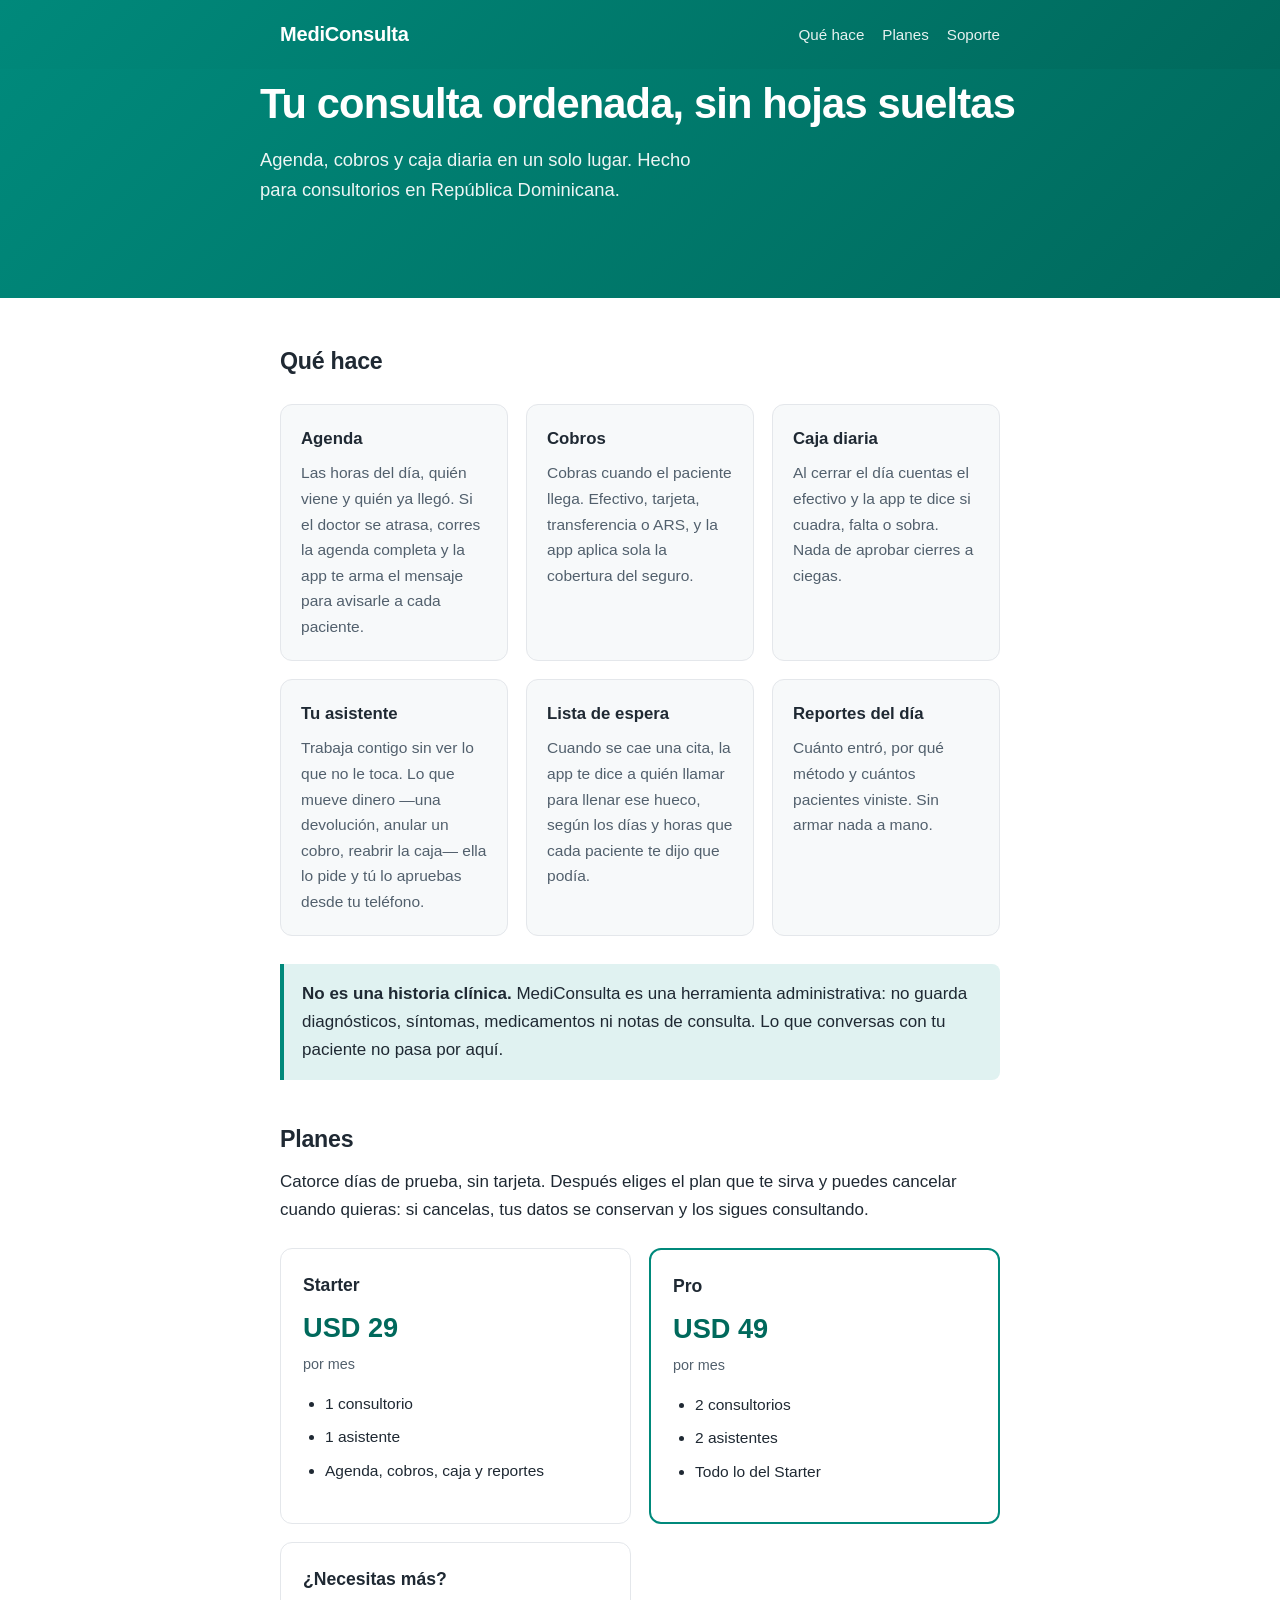
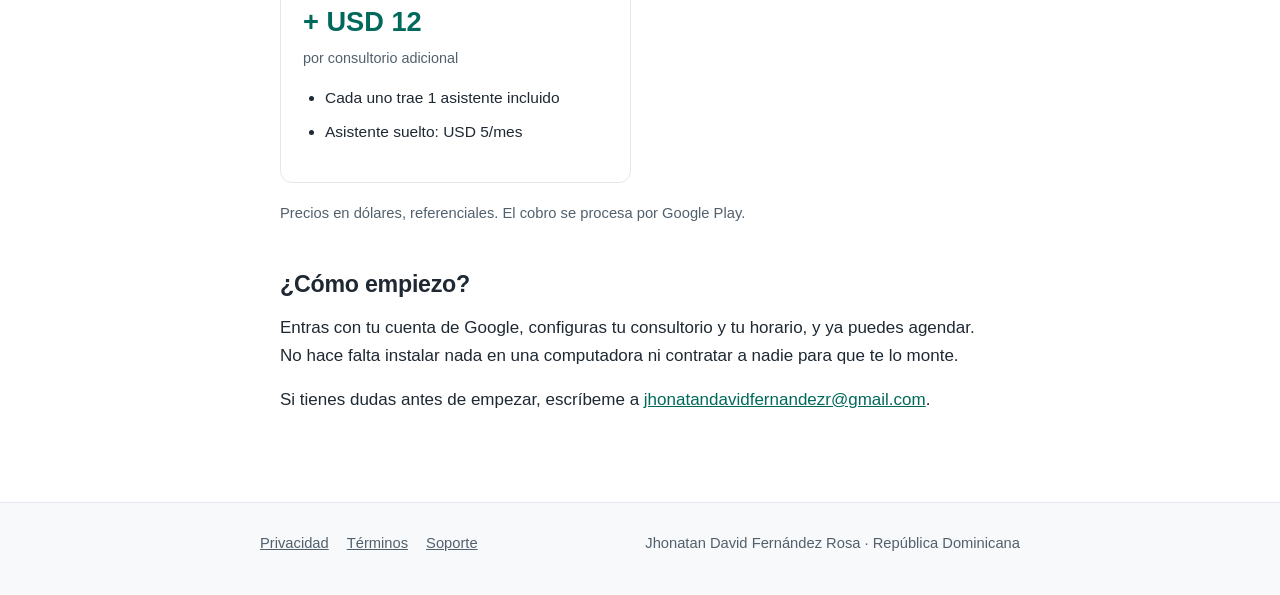
==== index.html @ 4edff4d6 "feat: el sitio publico de MediConsulta Cuatro paginas de HTML estatico. Tres de ellas no son marketi" ====
<!doctype html>
<html lang="es-DO">
<head>
<meta charset="utf-8">
<meta name="viewport" content="width=device-width, initial-scale=1">
<title>MediConsulta — Agenda, cobros y caja para tu consulta</title>
<meta name="description" content="Aplicación para médicos en República Dominicana: agenda, cobros, caja diaria y reportes. Con acceso para tu asistente.">
<link rel="stylesheet" href="estilo.css">
</head>
<body>

<header class="sitio">
  <div class="barra">
    <a class="marca" href="index.html">MediConsulta</a>
    <nav>
      <a href="#que-hace">Qué hace</a>
      <a href="#planes">Planes</a>
      <a href="soporte.html">Soporte</a>
    </nav>
  </div>
</header>

<section class="portada">
  <div class="caja">
    <h1>Tu consulta ordenada, sin hojas sueltas</h1>
    <p class="bajada">
      Agenda, cobros y caja diaria en un solo lugar. Hecho para consultorios
      en República Dominicana.
    </p>
  </div>
</section>

<main>

  <h2 id="que-hace">Qué hace</h2>

  <div class="tarjetas">
    <div class="tarjeta">
      <h3>Agenda</h3>
      <p>
        Las horas del día, quién viene y quién ya llegó. Si el doctor se
        atrasa, corres la agenda completa y la app te arma el mensaje para
        avisarle a cada paciente.
      </p>
    </div>
    <div class="tarjeta">
      <h3>Cobros</h3>
      <p>
        Cobras cuando el paciente llega. Efectivo, tarjeta, transferencia o
        ARS, y la app aplica sola la cobertura del seguro.
      </p>
    </div>
    <div class="tarjeta">
      <h3>Caja diaria</h3>
      <p>
        Al cerrar el día cuentas el efectivo y la app te dice si cuadra,
        falta o sobra. Nada de aprobar cierres a ciegas.
      </p>
    </div>
    <div class="tarjeta">
      <h3>Tu asistente</h3>
      <p>
        Trabaja contigo sin ver lo que no le toca. Lo que mueve dinero —una
        devolución, anular un cobro, reabrir la caja— ella lo pide y tú lo
        apruebas desde tu teléfono.
      </p>
    </div>
    <div class="tarjeta">
      <h3>Lista de espera</h3>
      <p>
        Cuando se cae una cita, la app te dice a quién llamar para llenar ese
        hueco, según los días y horas que cada paciente te dijo que podía.
      </p>
    </div>
    <div class="tarjeta">
      <h3>Reportes del día</h3>
      <p>
        Cuánto entró, por qué método y cuántos pacientes viniste. Sin armar
        nada a mano.
      </p>
    </div>
  </div>

  <div class="aviso">
    <p>
      <strong>No es una historia clínica.</strong> MediConsulta es una
      herramienta administrativa: no guarda diagnósticos, síntomas,
      medicamentos ni notas de consulta. Lo que conversas con tu paciente no
      pasa por aquí.
    </p>
  </div>

  <h2 id="planes">Planes</h2>

  <p>
    Catorce días de prueba, sin tarjeta. Después eliges el plan que te sirva
    y puedes cancelar cuando quieras: si cancelas, tus datos se conservan y
    los sigues consultando.
  </p>

  <div class="planes">
    <div class="plan">
      <div class="nombre">Starter</div>
      <div class="precio">USD 29</div>
      <div class="periodo">por mes</div>
      <ul>
        <li>1 consultorio</li>
        <li>1 asistente</li>
        <li>Agenda, cobros, caja y reportes</li>
      </ul>
    </div>
    <div class="plan destacado">
      <div class="nombre">Pro</div>
      <div class="precio">USD 49</div>
      <div class="periodo">por mes</div>
      <ul>
        <li>2 consultorios</li>
        <li>2 asistentes</li>
        <li>Todo lo del Starter</li>
      </ul>
    </div>
    <div class="plan">
      <div class="nombre">¿Necesitas más?</div>
      <div class="precio">+ USD 12</div>
      <div class="periodo">por consultorio adicional</div>
      <ul>
        <li>Cada uno trae 1 asistente incluido</li>
        <li>Asistente suelto: USD 5/mes</li>
      </ul>
    </div>
  </div>

  <p class="fecha">
    Precios en dólares, referenciales. El cobro se procesa por Google Play.
  </p>

  <h2>¿Cómo empiezo?</h2>

  <p>
    Entras con tu cuenta de Google, configuras tu consultorio y tu horario, y
    ya puedes agendar. No hace falta instalar nada en una computadora ni
    contratar a nadie para que te lo monte.
  </p>

  <p>
    Si tienes dudas antes de empezar, escríbeme a
    <a href="mailto:jhonatandavidfernandezr@gmail.com">jhonatandavidfernandezr@gmail.com</a>.
  </p>

</main>

<footer class="sitio">
  <div class="caja">
    <nav>
      <a href="privacidad.html">Privacidad</a>
      <a href="terminos.html">Términos</a>
      <a href="soporte.html">Soporte</a>
    </nav>
    <div class="quien">Jhonatan David Fernández Rosa · República Dominicana</div>
  </div>
</footer>

</body>
</html>
---- estilo.css ----
/* MediConsulta — hoja de estilo unica para todo el sitio.
   Sin framework: son cuatro paginas de texto. */

:root {
  --teal: #00897b;
  --teal-oscuro: #00695c;
  --teal-claro: #e0f2f1;
  --texto: #1f2933;
  --texto-suave: #52606d;
  --borde: #e4e7eb;
  --fondo: #ffffff;
  --fondo-alt: #f7f9fa;
  --alerta: #c0392b;
  --ancho: 760px;
}

*, *::before, *::after { box-sizing: border-box; }

body {
  margin: 0;
  font-family: -apple-system, BlinkMacSystemFont, "Segoe UI", Roboto,
               "Helvetica Neue", Arial, sans-serif;
  font-size: 17px;
  line-height: 1.65;
  color: var(--texto);
  background: var(--fondo);
  -webkit-text-size-adjust: 100%;
}

/* ---------------------------------------------------------- encabezado */
header.sitio {
  background: linear-gradient(135deg, var(--teal) 0%, var(--teal-oscuro) 100%);
  color: #fff;
}

header.sitio .barra {
  max-width: var(--ancho);
  margin: 0 auto;
  padding: 18px 20px;
  display: flex;
  align-items: center;
  gap: 14px;
  flex-wrap: wrap;
}

.marca {
  font-size: 1.25rem;
  font-weight: 700;
  color: #fff;
  text-decoration: none;
  letter-spacing: -0.01em;
}

.marca span { opacity: 0.8; font-weight: 400; }

header.sitio nav {
  margin-left: auto;
  display: flex;
  gap: 18px;
  flex-wrap: wrap;
}

header.sitio nav a {
  color: #fff;
  text-decoration: none;
  opacity: 0.9;
  font-size: 0.95rem;
}

header.sitio nav a:hover { opacity: 1; text-decoration: underline; }

/* ------------------------------------------------------------- portada */
.portada {
  background: linear-gradient(135deg, var(--teal) 0%, var(--teal-oscuro) 100%);
  color: #fff;
  padding: 10px 20px 64px;
}

.portada .caja { max-width: var(--ancho); margin: 0 auto; }

.portada h1 {
  font-size: clamp(1.9rem, 5vw, 2.6rem);
  line-height: 1.2;
  margin: 0 0 16px;
  letter-spacing: -0.02em;
}

.portada p.bajada {
  font-size: 1.15rem;
  opacity: 0.93;
  margin: 0 0 28px;
  max-width: 44ch;
}

/* ------------------------------------------------------------ contenido */
main {
  max-width: var(--ancho);
  margin: 0 auto;
  padding: 48px 20px 72px;
}

main.legal { padding-top: 36px; }

h2 {
  font-size: 1.45rem;
  margin: 44px 0 14px;
  letter-spacing: -0.01em;
  line-height: 1.3;
}

h3 {
  font-size: 1.1rem;
  margin: 28px 0 10px;
  color: var(--texto-suave);
}

h2:first-child, h3:first-child { margin-top: 0; }

p { margin: 0 0 16px; }

ul { margin: 0 0 16px; padding-left: 22px; }
li { margin-bottom: 8px; }

a { color: var(--teal-oscuro); }

strong { font-weight: 650; }

hr {
  border: 0;
  border-top: 1px solid var(--borde);
  margin: 40px 0;
}

/* ------------------------------------------------------------- tarjetas */
.tarjetas {
  display: grid;
  grid-template-columns: repeat(auto-fit, minmax(220px, 1fr));
  gap: 18px;
  margin: 28px 0;
}

.tarjeta {
  border: 1px solid var(--borde);
  border-radius: 12px;
  padding: 20px;
  background: var(--fondo-alt);
}

.tarjeta h3 { margin: 0 0 8px; color: var(--texto); font-size: 1.05rem; }
.tarjeta p { margin: 0; color: var(--texto-suave); font-size: 0.97rem; }

/* --------------------------------------------------------------- planes */
.planes {
  display: grid;
  grid-template-columns: repeat(auto-fit, minmax(240px, 1fr));
  gap: 18px;
  margin: 24px 0;
}

.plan {
  border: 1px solid var(--borde);
  border-radius: 12px;
  padding: 22px;
}

.plan.destacado { border-color: var(--teal); border-width: 2px; }

.plan .nombre { font-weight: 700; font-size: 1.1rem; }
.plan .precio {
  font-size: 1.7rem;
  font-weight: 700;
  color: var(--teal-oscuro);
  margin: 6px 0 2px;
}
.plan .periodo { color: var(--texto-suave); font-size: 0.9rem; }
.plan ul { margin-top: 14px; font-size: 0.97rem; }

/* ----------------------------------------------------------------- aviso */
.aviso {
  background: var(--teal-claro);
  border-left: 4px solid var(--teal);
  border-radius: 0 8px 8px 0;
  padding: 16px 18px;
  margin: 24px 0;
}
.aviso p:last-child { margin-bottom: 0; }

.aviso.ojo {
  background: #fdf0ed;
  border-left-color: var(--alerta);
}

/* ------------------------------------------------------------------ pie */
footer.sitio {
  border-top: 1px solid var(--borde);
  background: var(--fondo-alt);
  padding: 28px 20px 40px;
}

footer.sitio .caja {
  max-width: var(--ancho);
  margin: 0 auto;
  display: flex;
  gap: 20px;
  flex-wrap: wrap;
  align-items: baseline;
  font-size: 0.92rem;
  color: var(--texto-suave);
}

footer.sitio nav { display: flex; gap: 18px; flex-wrap: wrap; }
footer.sitio a { color: var(--texto-suave); }
footer.sitio .quien { margin-left: auto; }

.fecha {
  color: var(--texto-suave);
  font-size: 0.92rem;
  margin-top: -6px;
}

/* -------------------------------------------------------------- telefono */
@media (max-width: 560px) {
  body { font-size: 16px; }
  header.sitio .barra { padding: 14px 16px; }
  header.sitio nav { gap: 14px; width: 100%; margin-left: 0; }
  main { padding: 32px 16px 56px; }
  .portada { padding-bottom: 44px; }
  footer.sitio .caja { flex-direction: column; gap: 12px; }
  footer.sitio .quien { margin-left: 0; }
}
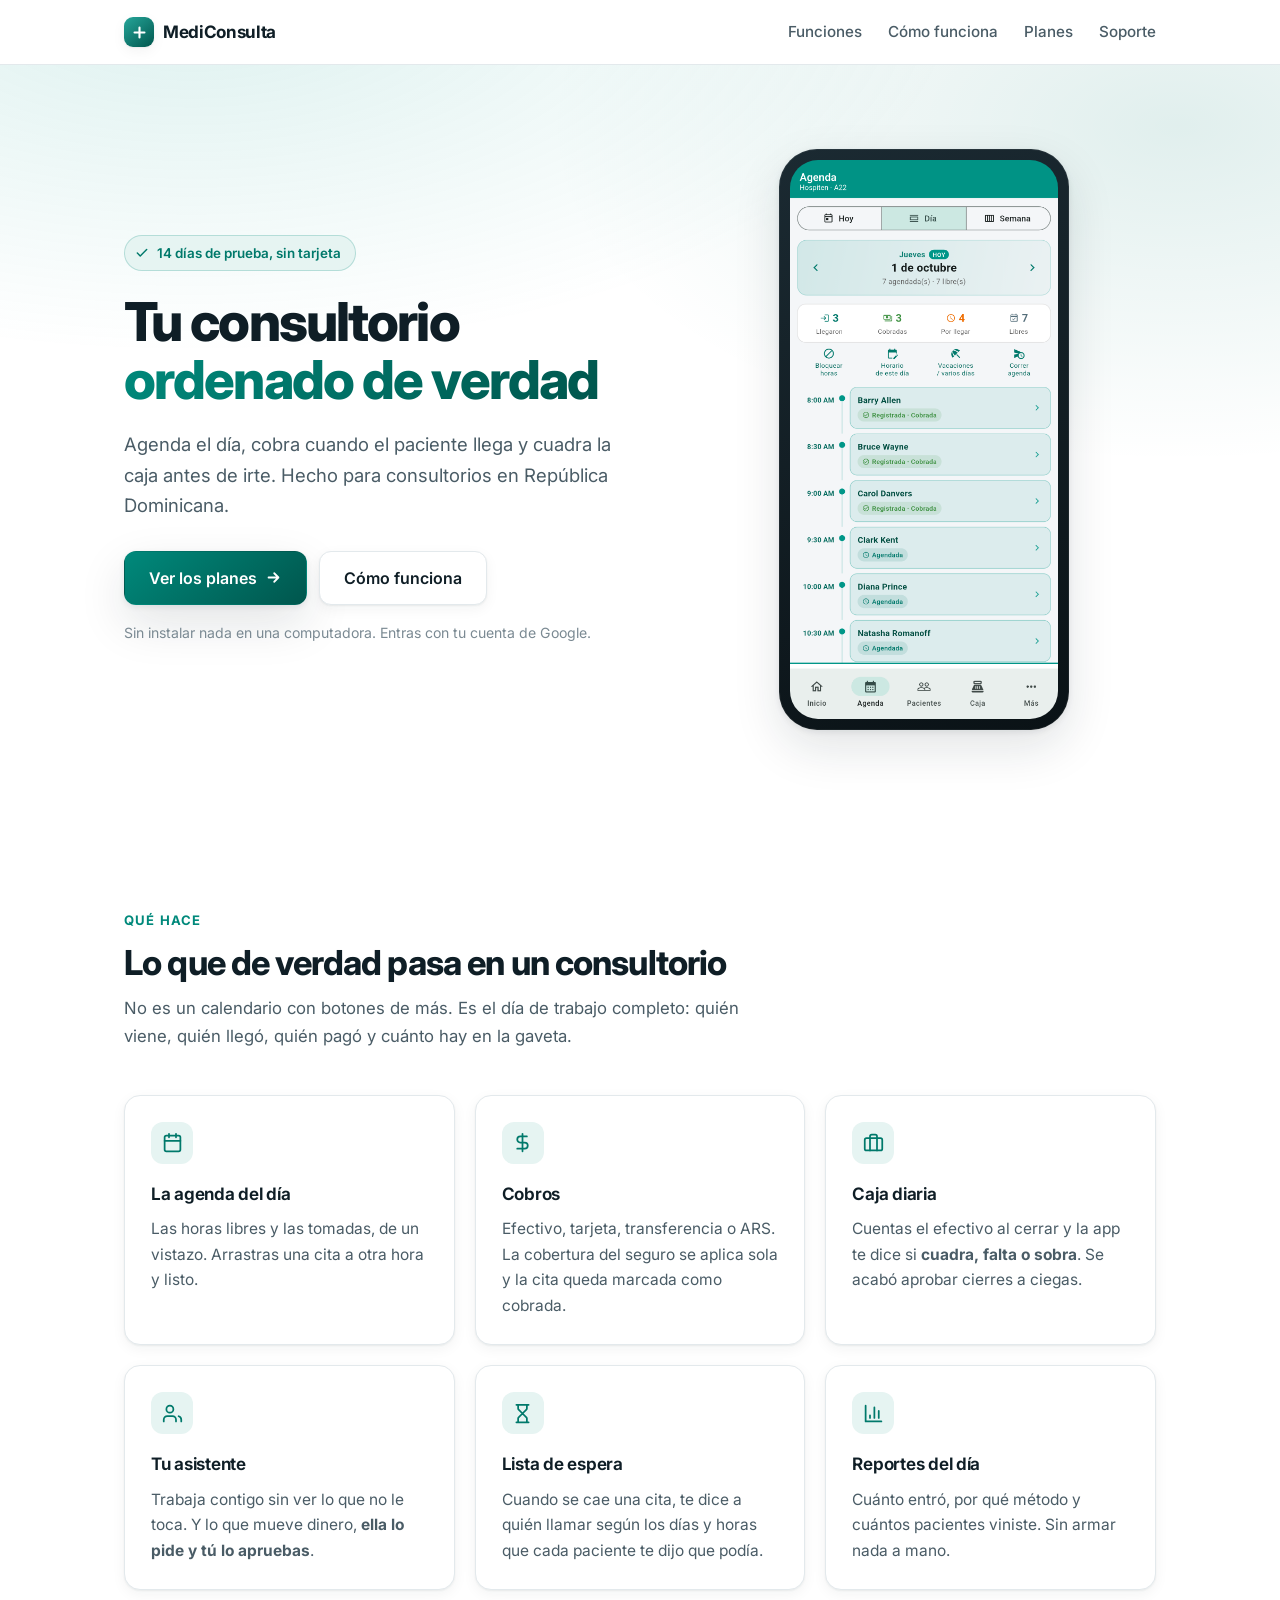
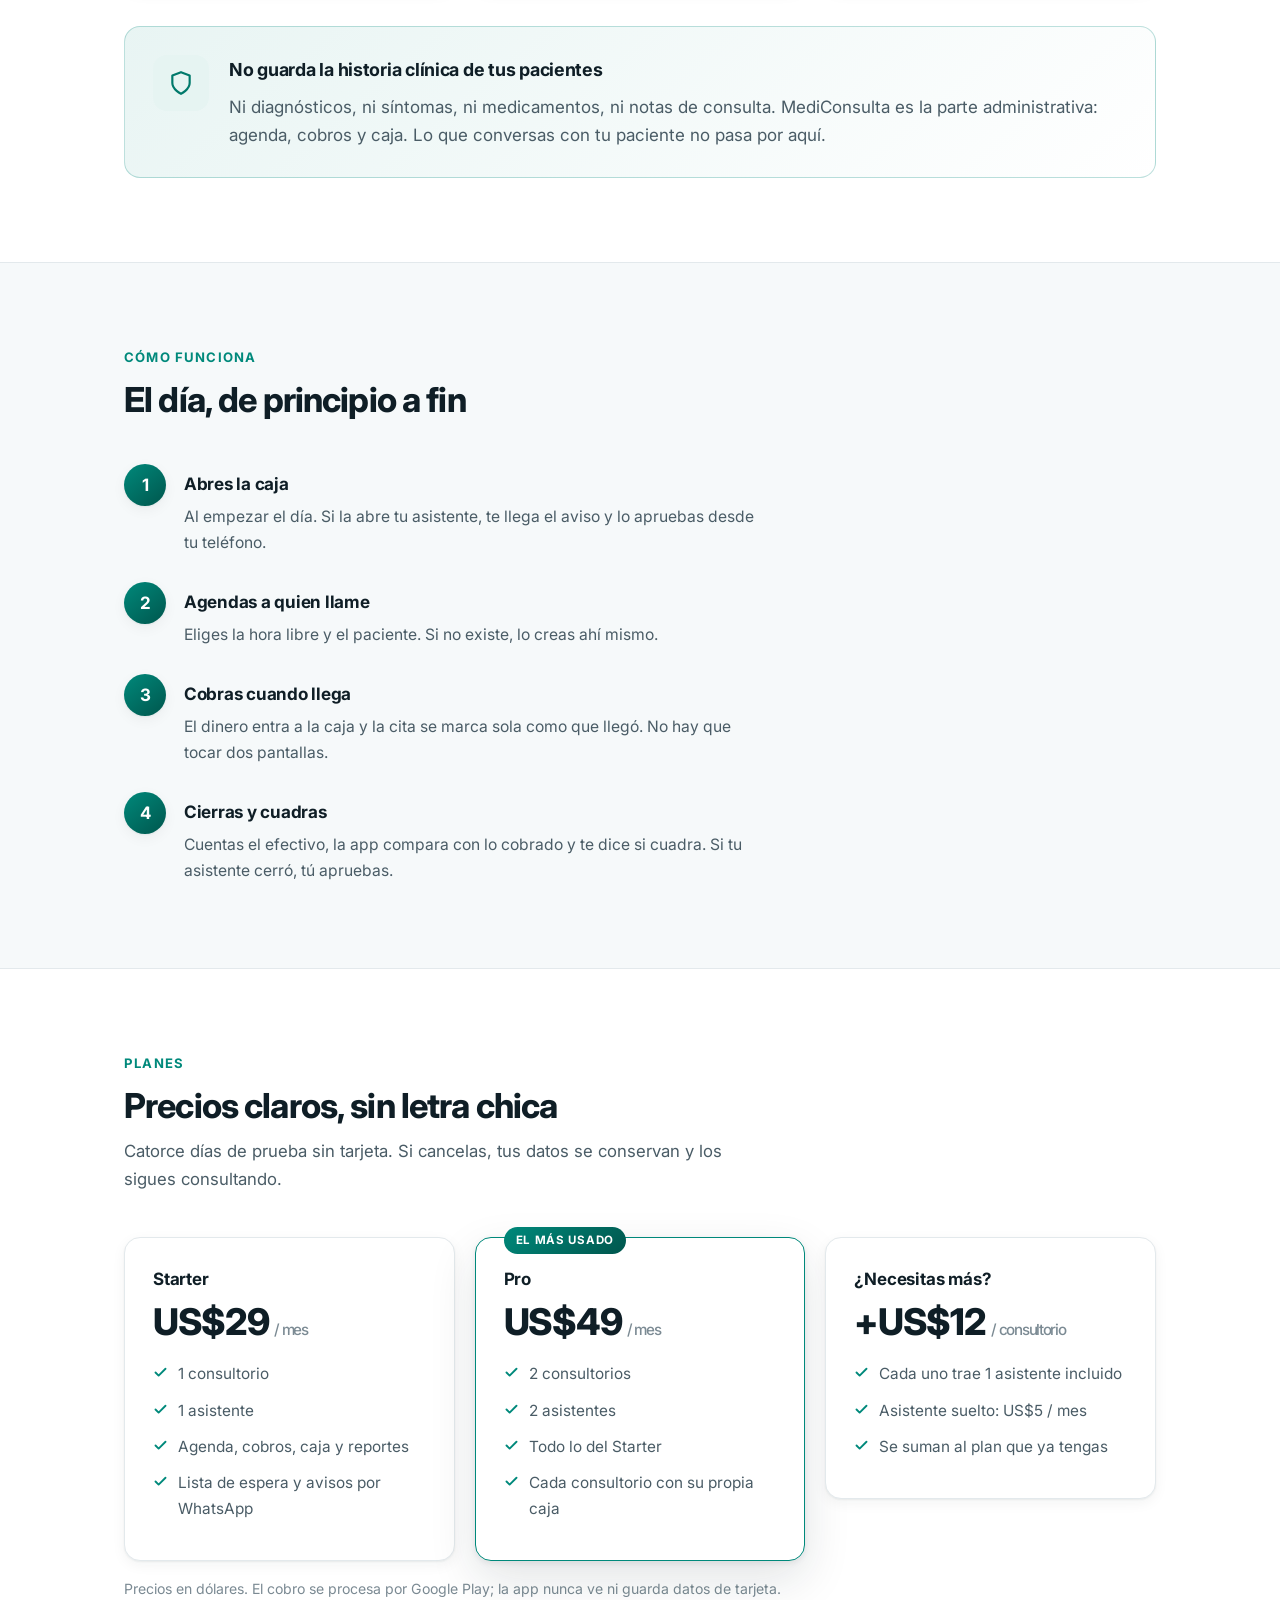
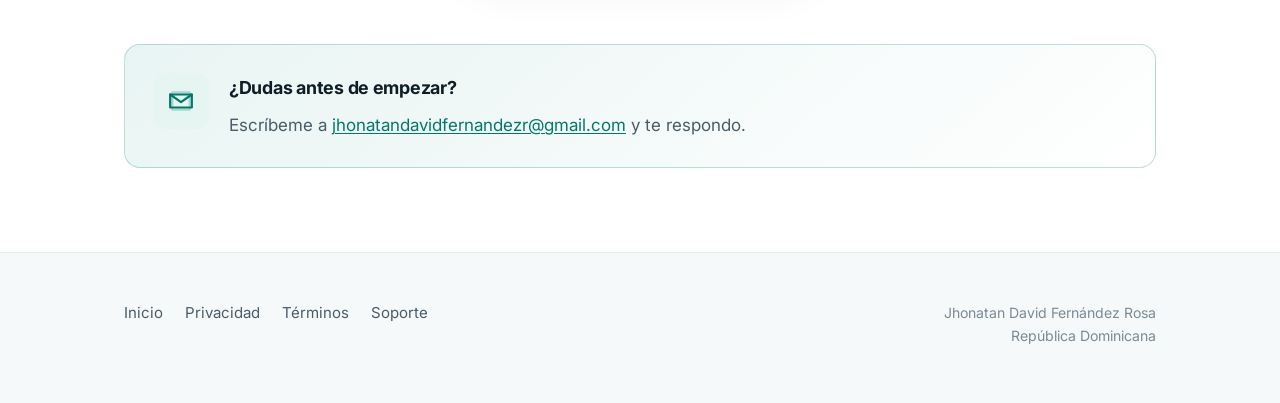
==== commit 00fc8dae: "feat(sitio): rediseno completo, con captura real de la app El usuario dijo que la primera version es" ====
--- a/index.html
+++ b/index.html
@@ -3,17 +3,27 @@
 <head>
 <meta charset="utf-8">
 <meta name="viewport" content="width=device-width, initial-scale=1">
-<title>MediConsulta — Agenda, cobros y caja para tu consulta</title>
-<meta name="description" content="Aplicación para médicos en República Dominicana: agenda, cobros, caja diaria y reportes. Con acceso para tu asistente.">
+<title>MediConsulta — Agenda, cobros y caja para tu consultorio</title>
+<meta name="description" content="App para médicos en República Dominicana: agenda el día, cobra al paciente y cuadra la caja. Con acceso para tu asistente y aprobación tuya para lo que mueve dinero.">
+<meta property="og:title" content="MediConsulta">
+<meta property="og:description" content="Agenda, cobros y caja para tu consultorio. Hecho para República Dominicana.">
+<meta property="og:type" content="website">
 <link rel="stylesheet" href="estilo.css">
+<link rel="icon" href="data:image/svg+xml,<svg xmlns='http://www.w3.org/2000/svg' viewBox='0 0 100 100'><rect width='100' height='100' rx='24' fill='%2300796b'/><path d='M50 26v48M26 50h48' stroke='white' stroke-width='12' stroke-linecap='round'/></svg>">
 </head>
 <body>
 
-<header class="sitio">
-  <div class="barra">
-    <a class="marca" href="index.html">MediConsulta</a>
+<header class="barra">
+  <div class="caja">
+    <a class="marca" href="index.html">
+      <span class="logo">
+        <svg width="17" height="17" viewBox="0 0 24 24" fill="none" stroke="#fff" stroke-width="3" stroke-linecap="round"><path d="M12 5v14M5 12h14"/></svg>
+      </span>
+      MediConsulta
+    </a>
     <nav>
-      <a href="#que-hace">Qué hace</a>
+      <a href="#funciones" class="ocultable">Funciones</a>
+      <a href="#como" class="ocultable">Cómo funciona</a>
       <a href="#planes">Planes</a>
       <a href="soporte.html">Soporte</a>
     </nav>
@@ -22,141 +32,266 @@
 
 <section class="portada">
   <div class="caja">
-    <h1>Tu consulta ordenada, sin hojas sueltas</h1>
-    <p class="bajada">
-      Agenda, cobros y caja diaria en un solo lugar. Hecho para consultorios
-      en República Dominicana.
+    <div>
+      <span class="pildora">
+        <svg width="14" height="14" viewBox="0 0 24 24" fill="none" stroke="currentColor" stroke-width="2.5" stroke-linecap="round" stroke-linejoin="round"><path d="M20 6 9 17l-5-5"/></svg>
+        14 días de prueba, sin tarjeta
+      </span>
+
+      <h1>Tu consultorio<br><em>ordenado de verdad</em></h1>
+
+      <p class="bajada">
+        Agenda el día, cobra cuando el paciente llega y cuadra la caja antes
+        de irte. Hecho para consultorios en República Dominicana.
+      </p>
+
+      <div class="acciones">
+        <a class="boton primario" href="#planes">
+          Ver los planes
+          <svg width="17" height="17" viewBox="0 0 24 24" fill="none" stroke="currentColor" stroke-width="2.5" stroke-linecap="round" stroke-linejoin="round"><path d="M5 12h14M13 6l6 6-6 6"/></svg>
+        </a>
+        <a class="boton suave" href="#como">Cómo funciona</a>
+      </div>
+
+      <p class="nota-chica">
+        Sin instalar nada en una computadora. Entras con tu cuenta de Google.
+      </p>
+    </div>
+
+    <div class="telefono">
+      <div class="pantalla">
+        <img src="img/agenda.png" alt="La agenda del día en MediConsulta: pacientes por hora, quién ya llegó y quién ya pagó." width="1008" height="2104">
+      </div>
+    </div>
+  </div>
+</section>
+
+<section id="funciones">
+  <div class="caja">
+    <div class="titulo">
+      <p class="eyebrow">Qué hace</p>
+      <h2>Lo que de verdad pasa en un consultorio</h2>
+      <p>
+        No es un calendario con botones de más. Es el día de trabajo completo:
+        quién viene, quién llegó, quién pagó y cuánto hay en la gaveta.
+      </p>
+    </div>
+
+    <div class="rejilla">
+
+      <article class="tarjeta">
+        <div class="icono">
+          <svg width="21" height="21" viewBox="0 0 24 24" fill="none" stroke="currentColor" stroke-width="2" stroke-linecap="round" stroke-linejoin="round"><rect x="3" y="4" width="18" height="18" rx="2"/><path d="M16 2v4M8 2v4M3 10h18"/></svg>
+        </div>
+        <h3>La agenda del día</h3>
+        <p>
+          Las horas libres y las tomadas, de un vistazo. Arrastras una cita a
+          otra hora y listo.
+        </p>
+      </article>
+
+      <article class="tarjeta">
+        <div class="icono">
+          <svg width="21" height="21" viewBox="0 0 24 24" fill="none" stroke="currentColor" stroke-width="2" stroke-linecap="round" stroke-linejoin="round"><path d="M12 2v20M17 5H9.5a3.5 3.5 0 0 0 0 7h5a3.5 3.5 0 0 1 0 7H6"/></svg>
+        </div>
+        <h3>Cobros</h3>
+        <p>
+          Efectivo, tarjeta, transferencia o ARS. La cobertura del seguro se
+          aplica sola y la cita queda marcada como cobrada.
+        </p>
+      </article>
+
+      <article class="tarjeta">
+        <div class="icono">
+          <svg width="21" height="21" viewBox="0 0 24 24" fill="none" stroke="currentColor" stroke-width="2" stroke-linecap="round" stroke-linejoin="round"><rect x="2" y="7" width="20" height="14" rx="2"/><path d="M16 21V5a2 2 0 0 0-2-2h-4a2 2 0 0 0-2 2v16"/></svg>
+        </div>
+        <h3>Caja diaria</h3>
+        <p>
+          Cuentas el efectivo al cerrar y la app te dice si <strong>cuadra,
+          falta o sobra</strong>. Se acabó aprobar cierres a ciegas.
+        </p>
+      </article>
+
+      <article class="tarjeta">
+        <div class="icono">
+          <svg width="21" height="21" viewBox="0 0 24 24" fill="none" stroke="currentColor" stroke-width="2" stroke-linecap="round" stroke-linejoin="round"><path d="M16 21v-2a4 4 0 0 0-4-4H6a4 4 0 0 0-4 4v2"/><circle cx="9" cy="7" r="4"/><path d="M22 21v-2a4 4 0 0 0-3-3.87"/></svg>
+        </div>
+        <h3>Tu asistente</h3>
+        <p>
+          Trabaja contigo sin ver lo que no le toca. Y lo que mueve dinero,
+          <strong>ella lo pide y tú lo apruebas</strong>.
+        </p>
+      </article>
+
+      <article class="tarjeta">
+        <div class="icono">
+          <svg width="21" height="21" viewBox="0 0 24 24" fill="none" stroke="currentColor" stroke-width="2" stroke-linecap="round" stroke-linejoin="round"><path d="M5 22h14M5 2h14M17 22v-4.172a2 2 0 0 0-.586-1.414L12 12l-4.414 4.414A2 2 0 0 0 7 17.828V22M7 2v4.172a2 2 0 0 0 .586 1.414L12 12l4.414-4.414A2 2 0 0 0 17 6.172V2"/></svg>
+        </div>
+        <h3>Lista de espera</h3>
+        <p>
+          Cuando se cae una cita, te dice a quién llamar según los días y
+          horas que cada paciente te dijo que podía.
+        </p>
+      </article>
+
+      <article class="tarjeta">
+        <div class="icono">
+          <svg width="21" height="21" viewBox="0 0 24 24" fill="none" stroke="currentColor" stroke-width="2" stroke-linecap="round" stroke-linejoin="round"><path d="M3 3v18h18"/><path d="M18 17V9M13 17V5M8 17v-3"/></svg>
+        </div>
+        <h3>Reportes del día</h3>
+        <p>
+          Cuánto entró, por qué método y cuántos pacientes viniste. Sin armar
+          nada a mano.
+        </p>
+      </article>
+
+    </div>
+
+    <div class="destacado">
+      <div class="icono">
+        <svg width="26" height="26" viewBox="0 0 24 24" fill="none" stroke="currentColor" stroke-width="2" stroke-linecap="round" stroke-linejoin="round"><path d="M12 22s8-4 8-10V5l-8-3-8 3v7c0 6 8 10 8 10z"/></svg>
+      </div>
+      <div>
+        <h3>No guarda la historia clínica de tus pacientes</h3>
+        <p>
+          Ni diagnósticos, ni síntomas, ni medicamentos, ni notas de consulta.
+          MediConsulta es la parte administrativa: agenda, cobros y caja. Lo
+          que conversas con tu paciente no pasa por aquí.
+        </p>
+      </div>
+    </div>
+  </div>
+</section>
+
+<section id="como" class="alt">
+  <div class="caja">
+    <div class="titulo">
+      <p class="eyebrow">Cómo funciona</p>
+      <h2>El día, de principio a fin</h2>
+    </div>
+
+    <div class="pasos">
+      <div class="paso">
+        <div>
+          <h3>Abres la caja</h3>
+          <p>
+            Al empezar el día. Si la abre tu asistente, te llega el aviso y lo
+            apruebas desde tu teléfono.
+          </p>
+        </div>
+      </div>
+      <div class="paso">
+        <div>
+          <h3>Agendas a quien llame</h3>
+          <p>
+            Eliges la hora libre y el paciente. Si no existe, lo creas ahí
+            mismo.
+          </p>
+        </div>
+      </div>
+      <div class="paso">
+        <div>
+          <h3>Cobras cuando llega</h3>
+          <p>
+            El dinero entra a la caja y la cita se marca sola como que llegó.
+            No hay que tocar dos pantallas.
+          </p>
+        </div>
+      </div>
+      <div class="paso">
+        <div>
+          <h3>Cierras y cuadras</h3>
+          <p>
+            Cuentas el efectivo, la app compara con lo cobrado y te dice si
+            cuadra. Si tu asistente cerró, tú apruebas.
+          </p>
+        </div>
+      </div>
+    </div>
+  </div>
+</section>
+
+<section id="planes">
+  <div class="caja">
+    <div class="titulo">
+      <p class="eyebrow">Planes</p>
+      <h2>Precios claros, sin letra chica</h2>
+      <p>
+        Catorce días de prueba sin tarjeta. Si cancelas, tus datos se
+        conservan y los sigues consultando.
+      </p>
+    </div>
+
+    <div class="planes">
+
+      <div class="plan">
+        <div class="nombre">Starter</div>
+        <p class="monto">US$29 <small>/ mes</small></p>
+        <ul>
+          <li><svg width="15" height="15" viewBox="0 0 24 24" fill="none" stroke="currentColor" stroke-width="3" stroke-linecap="round" stroke-linejoin="round"><path d="M20 6 9 17l-5-5"/></svg> 1 consultorio</li>
+          <li><svg width="15" height="15" viewBox="0 0 24 24" fill="none" stroke="currentColor" stroke-width="3" stroke-linecap="round" stroke-linejoin="round"><path d="M20 6 9 17l-5-5"/></svg> 1 asistente</li>
+          <li><svg width="15" height="15" viewBox="0 0 24 24" fill="none" stroke="currentColor" stroke-width="3" stroke-linecap="round" stroke-linejoin="round"><path d="M20 6 9 17l-5-5"/></svg> Agenda, cobros, caja y reportes</li>
+          <li><svg width="15" height="15" viewBox="0 0 24 24" fill="none" stroke="currentColor" stroke-width="3" stroke-linecap="round" stroke-linejoin="round"><path d="M20 6 9 17l-5-5"/></svg> Lista de espera y avisos por WhatsApp</li>
+        </ul>
+      </div>
+
+      <div class="plan elegido">
+        <span class="cinta">El más usado</span>
+        <div class="nombre">Pro</div>
+        <p class="monto">US$49 <small>/ mes</small></p>
+        <ul>
+          <li><svg width="15" height="15" viewBox="0 0 24 24" fill="none" stroke="currentColor" stroke-width="3" stroke-linecap="round" stroke-linejoin="round"><path d="M20 6 9 17l-5-5"/></svg> 2 consultorios</li>
+          <li><svg width="15" height="15" viewBox="0 0 24 24" fill="none" stroke="currentColor" stroke-width="3" stroke-linecap="round" stroke-linejoin="round"><path d="M20 6 9 17l-5-5"/></svg> 2 asistentes</li>
+          <li><svg width="15" height="15" viewBox="0 0 24 24" fill="none" stroke="currentColor" stroke-width="3" stroke-linecap="round" stroke-linejoin="round"><path d="M20 6 9 17l-5-5"/></svg> Todo lo del Starter</li>
+          <li><svg width="15" height="15" viewBox="0 0 24 24" fill="none" stroke="currentColor" stroke-width="3" stroke-linecap="round" stroke-linejoin="round"><path d="M20 6 9 17l-5-5"/></svg> Cada consultorio con su propia caja</li>
+        </ul>
+      </div>
+
+      <div class="plan">
+        <div class="nombre">¿Necesitas más?</div>
+        <p class="monto">+US$12 <small>/ consultorio</small></p>
+        <ul>
+          <li><svg width="15" height="15" viewBox="0 0 24 24" fill="none" stroke="currentColor" stroke-width="3" stroke-linecap="round" stroke-linejoin="round"><path d="M20 6 9 17l-5-5"/></svg> Cada uno trae 1 asistente incluido</li>
+          <li><svg width="15" height="15" viewBox="0 0 24 24" fill="none" stroke="currentColor" stroke-width="3" stroke-linecap="round" stroke-linejoin="round"><path d="M20 6 9 17l-5-5"/></svg> Asistente suelto: US$5 / mes</li>
+          <li><svg width="15" height="15" viewBox="0 0 24 24" fill="none" stroke="currentColor" stroke-width="3" stroke-linecap="round" stroke-linejoin="round"><path d="M20 6 9 17l-5-5"/></svg> Se suman al plan que ya tengas</li>
+        </ul>
+      </div>
+
+    </div>
+
+    <p class="nota-chica">
+      Precios en dólares. El cobro se procesa por Google Play; la app nunca ve
+      ni guarda datos de tarjeta.
     </p>
-  </div>
-</section>
-
-<main>
-
-  <h2 id="que-hace">Qué hace</h2>
-
-  <div class="tarjetas">
-    <div class="tarjeta">
-      <h3>Agenda</h3>
-      <p>
-        Las horas del día, quién viene y quién ya llegó. Si el doctor se
-        atrasa, corres la agenda completa y la app te arma el mensaje para
-        avisarle a cada paciente.
-      </p>
-    </div>
-    <div class="tarjeta">
-      <h3>Cobros</h3>
-      <p>
-        Cobras cuando el paciente llega. Efectivo, tarjeta, transferencia o
-        ARS, y la app aplica sola la cobertura del seguro.
-      </p>
-    </div>
-    <div class="tarjeta">
-      <h3>Caja diaria</h3>
-      <p>
-        Al cerrar el día cuentas el efectivo y la app te dice si cuadra,
-        falta o sobra. Nada de aprobar cierres a ciegas.
-      </p>
-    </div>
-    <div class="tarjeta">
-      <h3>Tu asistente</h3>
-      <p>
-        Trabaja contigo sin ver lo que no le toca. Lo que mueve dinero —una
-        devolución, anular un cobro, reabrir la caja— ella lo pide y tú lo
-        apruebas desde tu teléfono.
-      </p>
-    </div>
-    <div class="tarjeta">
-      <h3>Lista de espera</h3>
-      <p>
-        Cuando se cae una cita, la app te dice a quién llamar para llenar ese
-        hueco, según los días y horas que cada paciente te dijo que podía.
-      </p>
-    </div>
-    <div class="tarjeta">
-      <h3>Reportes del día</h3>
-      <p>
-        Cuánto entró, por qué método y cuántos pacientes viniste. Sin armar
-        nada a mano.
-      </p>
-    </div>
-  </div>
-
-  <div class="aviso">
-    <p>
-      <strong>No es una historia clínica.</strong> MediConsulta es una
-      herramienta administrativa: no guarda diagnósticos, síntomas,
-      medicamentos ni notas de consulta. Lo que conversas con tu paciente no
-      pasa por aquí.
-    </p>
-  </div>
-
-  <h2 id="planes">Planes</h2>
-
-  <p>
-    Catorce días de prueba, sin tarjeta. Después eliges el plan que te sirva
-    y puedes cancelar cuando quieras: si cancelas, tus datos se conservan y
-    los sigues consultando.
-  </p>
-
-  <div class="planes">
-    <div class="plan">
-      <div class="nombre">Starter</div>
-      <div class="precio">USD 29</div>
-      <div class="periodo">por mes</div>
-      <ul>
-        <li>1 consultorio</li>
-        <li>1 asistente</li>
-        <li>Agenda, cobros, caja y reportes</li>
-      </ul>
-    </div>
-    <div class="plan destacado">
-      <div class="nombre">Pro</div>
-      <div class="precio">USD 49</div>
-      <div class="periodo">por mes</div>
-      <ul>
-        <li>2 consultorios</li>
-        <li>2 asistentes</li>
-        <li>Todo lo del Starter</li>
-      </ul>
-    </div>
-    <div class="plan">
-      <div class="nombre">¿Necesitas más?</div>
-      <div class="precio">+ USD 12</div>
-      <div class="periodo">por consultorio adicional</div>
-      <ul>
-        <li>Cada uno trae 1 asistente incluido</li>
-        <li>Asistente suelto: USD 5/mes</li>
-      </ul>
-    </div>
-  </div>
-
-  <p class="fecha">
-    Precios en dólares, referenciales. El cobro se procesa por Google Play.
-  </p>
-
-  <h2>¿Cómo empiezo?</h2>
-
-  <p>
-    Entras con tu cuenta de Google, configuras tu consultorio y tu horario, y
-    ya puedes agendar. No hace falta instalar nada en una computadora ni
-    contratar a nadie para que te lo monte.
-  </p>
-
-  <p>
-    Si tienes dudas antes de empezar, escríbeme a
-    <a href="mailto:jhonatandavidfernandezr@gmail.com">jhonatandavidfernandezr@gmail.com</a>.
-  </p>
-
-</main>
+
+    <div class="destacado" style="margin-top:44px">
+      <div class="icono">
+        <svg width="26" height="26" viewBox="0 0 24 24" fill="none" stroke="currentColor" stroke-width="2" stroke-linecap="round" stroke-linejoin="round"><path d="M4 4h16v16H4z" opacity=".25"/><path d="M22 6 12 13 2 6"/><path d="M2 6h20v12H2z"/></svg>
+      </div>
+      <div>
+        <h3>¿Dudas antes de empezar?</h3>
+        <p>
+          Escríbeme a
+          <a href="mailto:jhonatandavidfernandezr@gmail.com">jhonatandavidfernandezr@gmail.com</a>
+          y te respondo.
+        </p>
+      </div>
+    </div>
+  </div>
+</section>
 
 <footer class="sitio">
   <div class="caja">
     <nav>
+      <a href="index.html">Inicio</a>
       <a href="privacidad.html">Privacidad</a>
       <a href="terminos.html">Términos</a>
       <a href="soporte.html">Soporte</a>
     </nav>
-    <div class="quien">Jhonatan David Fernández Rosa · República Dominicana</div>
+    <div class="quien">
+      Jhonatan David Fernández Rosa<br>
+      República Dominicana
+    </div>
   </div>
 </footer>
 
--- a/estilo.css
+++ b/estilo.css
@@ -1,230 +1,465 @@
-/* MediConsulta — hoja de estilo unica para todo el sitio.
-   Sin framework: son cuatro paginas de texto. */
+/* MediConsulta — sitio publico.
+   Sin framework ni JavaScript: son cuatro paginas de texto. */
+
+@import url('https://fonts.googleapis.com/css2?family=Inter:wght@400;500;600;700;800&display=swap');
 
 :root {
-  --teal: #00897b;
-  --teal-oscuro: #00695c;
-  --teal-claro: #e0f2f1;
-  --texto: #1f2933;
-  --texto-suave: #52606d;
-  --borde: #e4e7eb;
-  --fondo: #ffffff;
-  --fondo-alt: #f7f9fa;
-  --alerta: #c0392b;
-  --ancho: 760px;
+  --teal-900: #00564d;
+  --teal-700: #00796b;
+  --teal-600: #00897b;
+  --teal-500: #26a69a;
+  --teal-50:  #e6f4f2;
+
+  --tinta:    #0f1e26;
+  --tinta-60: #4a5c66;
+  --tinta-40: #7b8a93;
+  --linea:    #e3e9ec;
+  --papel:    #ffffff;
+  --papel-2:  #f6f9fa;
+
+  --ambar:    #e08900;
+  --rojo:     #c0392b;
+
+  --ancho:    1080px;
+  --lectura:  700px;
+  --radio:    16px;
+
+  --sombra-1: 0 1px 2px rgba(15, 30, 38, .06),
+              0 4px 14px rgba(15, 30, 38, .05);
+  --sombra-2: 0 2px 6px rgba(15, 30, 38, .08),
+              0 18px 48px rgba(15, 30, 38, .12);
+}
+
+@media (prefers-color-scheme: dark) {
+  :root:not([data-theme="light"]) {
+    --tinta:    #e8eef1;
+    --tinta-60: #a3b2bb;
+    --tinta-40: #78878f;
+    --linea:    #223039;
+    --papel:    #0d161b;
+    --papel-2:  #121e24;
+    --teal-50:  #11312e;
+    --sombra-1: 0 1px 2px rgba(0,0,0,.4), 0 4px 14px rgba(0,0,0,.3);
+    --sombra-2: 0 2px 6px rgba(0,0,0,.5), 0 18px 48px rgba(0,0,0,.45);
+  }
+}
+
+:root[data-theme="dark"] {
+  --tinta:    #e8eef1;
+  --tinta-60: #a3b2bb;
+  --tinta-40: #78878f;
+  --linea:    #223039;
+  --papel:    #0d161b;
+  --papel-2:  #121e24;
+  --teal-50:  #11312e;
 }
 
 *, *::before, *::after { box-sizing: border-box; }
+
+html { scroll-behavior: smooth; }
 
 body {
   margin: 0;
-  font-family: -apple-system, BlinkMacSystemFont, "Segoe UI", Roboto,
-               "Helvetica Neue", Arial, sans-serif;
+  background: var(--papel);
+  color: var(--tinta);
+  font-family: 'Inter', -apple-system, BlinkMacSystemFont, 'Segoe UI', Roboto,
+               sans-serif;
   font-size: 17px;
   line-height: 1.65;
-  color: var(--texto);
-  background: var(--fondo);
+  -webkit-font-smoothing: antialiased;
   -webkit-text-size-adjust: 100%;
 }
 
-/* ---------------------------------------------------------- encabezado */
-header.sitio {
-  background: linear-gradient(135deg, var(--teal) 0%, var(--teal-oscuro) 100%);
-  color: #fff;
-}
-
-header.sitio .barra {
-  max-width: var(--ancho);
-  margin: 0 auto;
-  padding: 18px 20px;
+.caja { max-width: var(--ancho); margin: 0 auto; padding: 0 24px; }
+.estrecho { max-width: var(--lectura); }
+
+a { color: var(--teal-700); text-decoration-thickness: 1px; text-underline-offset: 2px; }
+
+/* ======================================================== barra superior */
+.barra {
+  position: sticky;
+  top: 0;
+  z-index: 20;
+  background: color-mix(in srgb, var(--papel) 88%, transparent);
+  backdrop-filter: saturate(180%) blur(12px);
+  border-bottom: 1px solid var(--linea);
+}
+
+.barra .caja {
   display: flex;
   align-items: center;
-  gap: 14px;
-  flex-wrap: wrap;
+  gap: 24px;
+  height: 64px;
 }
 
 .marca {
-  font-size: 1.25rem;
+  display: flex;
+  align-items: center;
+  gap: 9px;
   font-weight: 700;
+  font-size: 1.07rem;
+  color: var(--tinta);
+  text-decoration: none;
+  letter-spacing: -.02em;
+  white-space: nowrap;
+}
+
+.marca .logo {
+  width: 30px; height: 30px;
+  border-radius: 9px;
+  background: linear-gradient(140deg, var(--teal-500), var(--teal-900));
+  display: grid; place-items: center;
+  flex: none;
+  box-shadow: var(--sombra-1);
+}
+
+.barra nav { margin-left: auto; display: flex; gap: 26px; align-items: center; }
+
+.barra nav a {
+  color: var(--tinta-60);
+  text-decoration: none;
+  font-size: .95rem;
+  font-weight: 500;
+}
+.barra nav a:hover { color: var(--teal-700); }
+
+/* =============================================================== portada */
+.portada {
+  position: relative;
+  overflow: hidden;
+  padding: 84px 0 96px;
+  background:
+    radial-gradient(1100px 520px at 15% -10%,
+                    color-mix(in srgb, var(--teal-500) 16%, transparent), transparent 70%),
+    radial-gradient(900px 480px at 92% 8%,
+                    color-mix(in srgb, var(--teal-700) 12%, transparent), transparent 70%);
+}
+
+.portada .caja {
+  display: grid;
+  grid-template-columns: 1.05fr .95fr;
+  gap: 56px;
+  align-items: center;
+}
+
+.pildora {
+  display: inline-flex;
+  align-items: center;
+  gap: 8px;
+  padding: 6px 14px 6px 10px;
+  border-radius: 999px;
+  background: var(--teal-50);
+  color: var(--teal-700);
+  font-size: .84rem;
+  font-weight: 600;
+  margin-bottom: 22px;
+  border: 1px solid color-mix(in srgb, var(--teal-600) 22%, transparent);
+}
+
+.portada h1 {
+  font-size: clamp(2.2rem, 4.6vw, 3.35rem);
+  line-height: 1.08;
+  letter-spacing: -.035em;
+  font-weight: 800;
+  margin: 0 0 20px;
+}
+
+.portada h1 em {
+  font-style: normal;
+  background: linear-gradient(120deg, var(--teal-600), var(--teal-900));
+  -webkit-background-clip: text;
+  background-clip: text;
+  color: transparent;
+}
+
+.bajada {
+  font-size: 1.16rem;
+  color: var(--tinta-60);
+  margin: 0 0 30px;
+  max-width: 46ch;
+}
+
+.acciones { display: flex; gap: 12px; flex-wrap: wrap; align-items: center; }
+
+.boton {
+  display: inline-flex;
+  align-items: center;
+  gap: 8px;
+  padding: 13px 24px;
+  border-radius: 12px;
+  font-weight: 600;
+  font-size: 1rem;
+  text-decoration: none;
+  border: 1px solid transparent;
+  transition: transform .12s ease, box-shadow .12s ease;
+}
+.boton:hover { transform: translateY(-1px); }
+
+.boton.primario {
+  background: linear-gradient(140deg, var(--teal-600), var(--teal-900));
   color: #fff;
-  text-decoration: none;
-  letter-spacing: -0.01em;
-}
-
-.marca span { opacity: 0.8; font-weight: 400; }
-
-header.sitio nav {
-  margin-left: auto;
-  display: flex;
-  gap: 18px;
-  flex-wrap: wrap;
-}
-
-header.sitio nav a {
+  box-shadow: var(--sombra-2);
+}
+
+.boton.suave {
+  background: var(--papel);
+  color: var(--tinta);
+  border-color: var(--linea);
+  box-shadow: var(--sombra-1);
+}
+
+.nota-chica { font-size: .88rem; color: var(--tinta-40); margin: 16px 0 0; }
+
+/* ------------------------------------------------- el telefono dibujado */
+.telefono {
+  width: 290px;
+  margin: 0 auto;
+  border-radius: 38px;
+  padding: 11px;
+  background: linear-gradient(160deg, #1b2a32, #0a1216);
+  box-shadow: var(--sombra-2), 0 0 0 1px rgba(255,255,255,.06) inset;
+}
+
+.pantalla {
+  border-radius: 28px;
+  overflow: hidden;
+  background: #f4f7f8;
+  line-height: 0;
+}
+
+.pantalla img { width: 100%; height: auto; display: block; }
+
+/* ============================================================== secciones */
+section { padding: 84px 0; }
+section.alt { background: var(--papel-2); border-block: 1px solid var(--linea); }
+
+.titulo { max-width: 620px; margin: 0 0 44px; }
+.titulo .eyebrow {
+  font-size: .82rem;
+  font-weight: 700;
+  letter-spacing: .09em;
+  text-transform: uppercase;
+  color: var(--teal-600);
+  margin: 0 0 10px;
+}
+.titulo h2 {
+  font-size: clamp(1.65rem, 3vw, 2.15rem);
+  letter-spacing: -.025em;
+  line-height: 1.2;
+  margin: 0 0 12px;
+  font-weight: 750;
+}
+.titulo p { color: var(--tinta-60); margin: 0; font-size: 1.05rem; }
+
+.rejilla {
+  display: grid;
+  grid-template-columns: repeat(auto-fit, minmax(265px, 1fr));
+  gap: 20px;
+}
+
+.tarjeta {
+  background: var(--papel);
+  border: 1px solid var(--linea);
+  border-radius: var(--radio);
+  padding: 26px;
+  box-shadow: var(--sombra-1);
+}
+
+.tarjeta .icono {
+  width: 42px; height: 42px;
+  border-radius: 12px;
+  background: var(--teal-50);
+  color: var(--teal-700);
+  display: grid; place-items: center;
+  margin-bottom: 16px;
+}
+
+.tarjeta h3 {
+  margin: 0 0 8px;
+  font-size: 1.07rem;
+  letter-spacing: -.015em;
+  font-weight: 650;
+}
+.tarjeta p { margin: 0; color: var(--tinta-60); font-size: .97rem; }
+
+/* ----------------------------------------------------------- destacado */
+.destacado {
+  display: grid;
+  grid-template-columns: 56px 1fr;
+  gap: 20px;
+  align-items: start;
+  background: linear-gradient(140deg,
+              color-mix(in srgb, var(--teal-600) 9%, var(--papel)),
+              var(--papel));
+  border: 1px solid color-mix(in srgb, var(--teal-600) 26%, transparent);
+  border-radius: var(--radio);
+  padding: 28px;
+  margin-top: 36px;
+}
+.destacado .icono {
+  width: 56px; height: 56px;
+  border-radius: 14px;
+  background: var(--teal-50);
+  color: var(--teal-700);
+  display: grid; place-items: center;
+}
+.destacado h3 { margin: 0 0 8px; font-size: 1.12rem; letter-spacing: -.015em; }
+.destacado p  { margin: 0; color: var(--tinta-60); }
+
+/* ------------------------------------------------------------- pasos */
+.pasos { counter-reset: paso; display: grid; gap: 26px; max-width: 640px; }
+.paso { display: grid; grid-template-columns: 42px 1fr; gap: 18px; align-items: start; }
+.paso::before {
+  counter-increment: paso;
+  content: counter(paso);
+  width: 42px; height: 42px;
+  border-radius: 50%;
+  background: linear-gradient(140deg, var(--teal-600), var(--teal-900));
   color: #fff;
-  text-decoration: none;
-  opacity: 0.9;
-  font-size: 0.95rem;
-}
-
-header.sitio nav a:hover { opacity: 1; text-decoration: underline; }
-
-/* ------------------------------------------------------------- portada */
-.portada {
-  background: linear-gradient(135deg, var(--teal) 0%, var(--teal-oscuro) 100%);
-  color: #fff;
-  padding: 10px 20px 64px;
-}
-
-.portada .caja { max-width: var(--ancho); margin: 0 auto; }
-
-.portada h1 {
-  font-size: clamp(1.9rem, 5vw, 2.6rem);
-  line-height: 1.2;
-  margin: 0 0 16px;
-  letter-spacing: -0.02em;
-}
-
-.portada p.bajada {
-  font-size: 1.15rem;
-  opacity: 0.93;
-  margin: 0 0 28px;
-  max-width: 44ch;
-}
-
-/* ------------------------------------------------------------ contenido */
-main {
-  max-width: var(--ancho);
-  margin: 0 auto;
-  padding: 48px 20px 72px;
-}
-
-main.legal { padding-top: 36px; }
-
-h2 {
-  font-size: 1.45rem;
-  margin: 44px 0 14px;
-  letter-spacing: -0.01em;
-  line-height: 1.3;
-}
-
-h3 {
-  font-size: 1.1rem;
-  margin: 28px 0 10px;
-  color: var(--texto-suave);
-}
-
-h2:first-child, h3:first-child { margin-top: 0; }
-
-p { margin: 0 0 16px; }
-
-ul { margin: 0 0 16px; padding-left: 22px; }
-li { margin-bottom: 8px; }
-
-a { color: var(--teal-oscuro); }
-
-strong { font-weight: 650; }
-
-hr {
-  border: 0;
-  border-top: 1px solid var(--borde);
-  margin: 40px 0;
-}
-
-/* ------------------------------------------------------------- tarjetas */
-.tarjetas {
-  display: grid;
-  grid-template-columns: repeat(auto-fit, minmax(220px, 1fr));
-  gap: 18px;
-  margin: 28px 0;
-}
-
-.tarjeta {
-  border: 1px solid var(--borde);
-  border-radius: 12px;
-  padding: 20px;
-  background: var(--fondo-alt);
-}
-
-.tarjeta h3 { margin: 0 0 8px; color: var(--texto); font-size: 1.05rem; }
-.tarjeta p { margin: 0; color: var(--texto-suave); font-size: 0.97rem; }
-
-/* --------------------------------------------------------------- planes */
+  display: grid; place-items: center;
+  font-weight: 700;
+  box-shadow: var(--sombra-1);
+}
+.paso h3 { margin: 6px 0 6px; font-size: 1.07rem; letter-spacing: -.015em; }
+.paso p  { margin: 0; color: var(--tinta-60); font-size: .98rem; }
+
+/* ------------------------------------------------------------ planes */
 .planes {
   display: grid;
-  grid-template-columns: repeat(auto-fit, minmax(240px, 1fr));
-  gap: 18px;
+  grid-template-columns: repeat(auto-fit, minmax(258px, 1fr));
+  gap: 20px;
+  align-items: start;
+}
+
+.plan {
+  background: var(--papel);
+  border: 1px solid var(--linea);
+  border-radius: var(--radio);
+  padding: 28px;
+  box-shadow: var(--sombra-1);
+  position: relative;
+}
+
+.plan.elegido {
+  border-color: var(--teal-600);
+  box-shadow: var(--sombra-2);
+}
+
+.plan .cinta {
+  position: absolute;
+  top: -11px; left: 28px;
+  background: linear-gradient(140deg, var(--teal-600), var(--teal-900));
+  color: #fff;
+  font-size: .72rem;
+  font-weight: 700;
+  letter-spacing: .06em;
+  text-transform: uppercase;
+  padding: 4px 12px;
+  border-radius: 999px;
+}
+
+.plan .nombre { font-weight: 700; font-size: 1.06rem; letter-spacing: -.01em; }
+.plan .monto {
+  font-size: 2.3rem;
+  font-weight: 800;
+  letter-spacing: -.035em;
+  margin: 10px 0 0;
+  line-height: 1;
+}
+.plan .monto small { font-size: .95rem; font-weight: 500; color: var(--tinta-40); }
+.plan ul { list-style: none; margin: 20px 0 0; padding: 0; }
+.plan li {
+  display: flex; gap: 10px; align-items: flex-start;
+  margin-bottom: 11px;
+  font-size: .96rem;
+  color: var(--tinta-60);
+}
+.plan li svg { flex: none; margin-top: 4px; color: var(--teal-600); }
+
+/* ============================================================ pie */
+footer.sitio {
+  border-top: 1px solid var(--linea);
+  background: var(--papel-2);
+  padding: 48px 0 56px;
+}
+footer.sitio .caja { display: flex; gap: 28px; flex-wrap: wrap; align-items: flex-start; }
+footer.sitio nav { display: flex; gap: 22px; flex-wrap: wrap; }
+footer.sitio a { color: var(--tinta-60); text-decoration: none; font-size: .94rem; }
+footer.sitio a:hover { color: var(--teal-700); }
+footer.sitio .quien {
+  margin-left: auto;
+  color: var(--tinta-40);
+  font-size: .88rem;
+  text-align: right;
+}
+
+/* ====================================================== paginas legales */
+main.legal {
+  max-width: var(--lectura);
+  margin: 0 auto;
+  padding: 52px 24px 86px;
+}
+
+main.legal h1 {
+  font-size: clamp(1.9rem, 4vw, 2.5rem);
+  letter-spacing: -.03em;
+  line-height: 1.15;
+  margin: 0 0 8px;
+  font-weight: 800;
+}
+
+main.legal h2 {
+  font-size: 1.32rem;
+  letter-spacing: -.02em;
+  margin: 46px 0 14px;
+  padding-top: 18px;
+  border-top: 1px solid var(--linea);
+  font-weight: 700;
+}
+main.legal h2:first-of-type { border-top: 0; padding-top: 0; }
+
+main.legal h3 {
+  font-size: 1.04rem;
+  margin: 28px 0 10px;
+  color: var(--tinta);
+  font-weight: 650;
+}
+
+main.legal p  { margin: 0 0 16px; }
+main.legal ul { margin: 0 0 18px; padding-left: 20px; }
+main.legal li { margin-bottom: 9px; }
+
+.fecha { color: var(--tinta-40); font-size: .93rem; margin: 0 0 28px; }
+
+.aviso {
+  background: var(--teal-50);
+  border: 1px solid color-mix(in srgb, var(--teal-600) 24%, transparent);
+  border-radius: 12px;
+  padding: 18px 20px;
   margin: 24px 0;
 }
-
-.plan {
-  border: 1px solid var(--borde);
-  border-radius: 12px;
-  padding: 22px;
-}
-
-.plan.destacado { border-color: var(--teal); border-width: 2px; }
-
-.plan .nombre { font-weight: 700; font-size: 1.1rem; }
-.plan .precio {
-  font-size: 1.7rem;
-  font-weight: 700;
-  color: var(--teal-oscuro);
-  margin: 6px 0 2px;
-}
-.plan .periodo { color: var(--texto-suave); font-size: 0.9rem; }
-.plan ul { margin-top: 14px; font-size: 0.97rem; }
-
-/* ----------------------------------------------------------------- aviso */
-.aviso {
-  background: var(--teal-claro);
-  border-left: 4px solid var(--teal);
-  border-radius: 0 8px 8px 0;
-  padding: 16px 18px;
-  margin: 24px 0;
-}
 .aviso p:last-child { margin-bottom: 0; }
 
 .aviso.ojo {
-  background: #fdf0ed;
-  border-left-color: var(--alerta);
-}
-
-/* ------------------------------------------------------------------ pie */
-footer.sitio {
-  border-top: 1px solid var(--borde);
-  background: var(--fondo-alt);
-  padding: 28px 20px 40px;
-}
-
-footer.sitio .caja {
-  max-width: var(--ancho);
-  margin: 0 auto;
-  display: flex;
-  gap: 20px;
-  flex-wrap: wrap;
-  align-items: baseline;
-  font-size: 0.92rem;
-  color: var(--texto-suave);
-}
-
-footer.sitio nav { display: flex; gap: 18px; flex-wrap: wrap; }
-footer.sitio a { color: var(--texto-suave); }
-footer.sitio .quien { margin-left: auto; }
-
-.fecha {
-  color: var(--texto-suave);
-  font-size: 0.92rem;
-  margin-top: -6px;
-}
-
-/* -------------------------------------------------------------- telefono */
+  background: color-mix(in srgb, var(--rojo) 7%, var(--papel));
+  border-color: color-mix(in srgb, var(--rojo) 30%, transparent);
+}
+
+/* ------------------------------------------------------------ telefono */
+@media (max-width: 900px) {
+  .portada { padding: 56px 0 64px; }
+  .portada .caja { grid-template-columns: 1fr; gap: 44px; }
+  .telefono { width: 262px; }
+}
+
 @media (max-width: 560px) {
   body { font-size: 16px; }
-  header.sitio .barra { padding: 14px 16px; }
-  header.sitio nav { gap: 14px; width: 100%; margin-left: 0; }
-  main { padding: 32px 16px 56px; }
-  .portada { padding-bottom: 44px; }
-  footer.sitio .caja { flex-direction: column; gap: 12px; }
-  footer.sitio .quien { margin-left: 0; }
-}
+  .caja { padding: 0 16px; }
+  section { padding: 60px 0; }
+  .barra nav { gap: 16px; }
+  .barra nav a.ocultable { display: none; }
+  .acciones .boton { width: 100%; justify-content: center; }
+  footer.sitio .caja { flex-direction: column; gap: 18px; }
+  footer.sitio .quien { margin-left: 0; text-align: left; }
+  main.legal { padding: 36px 16px 64px; }
+}
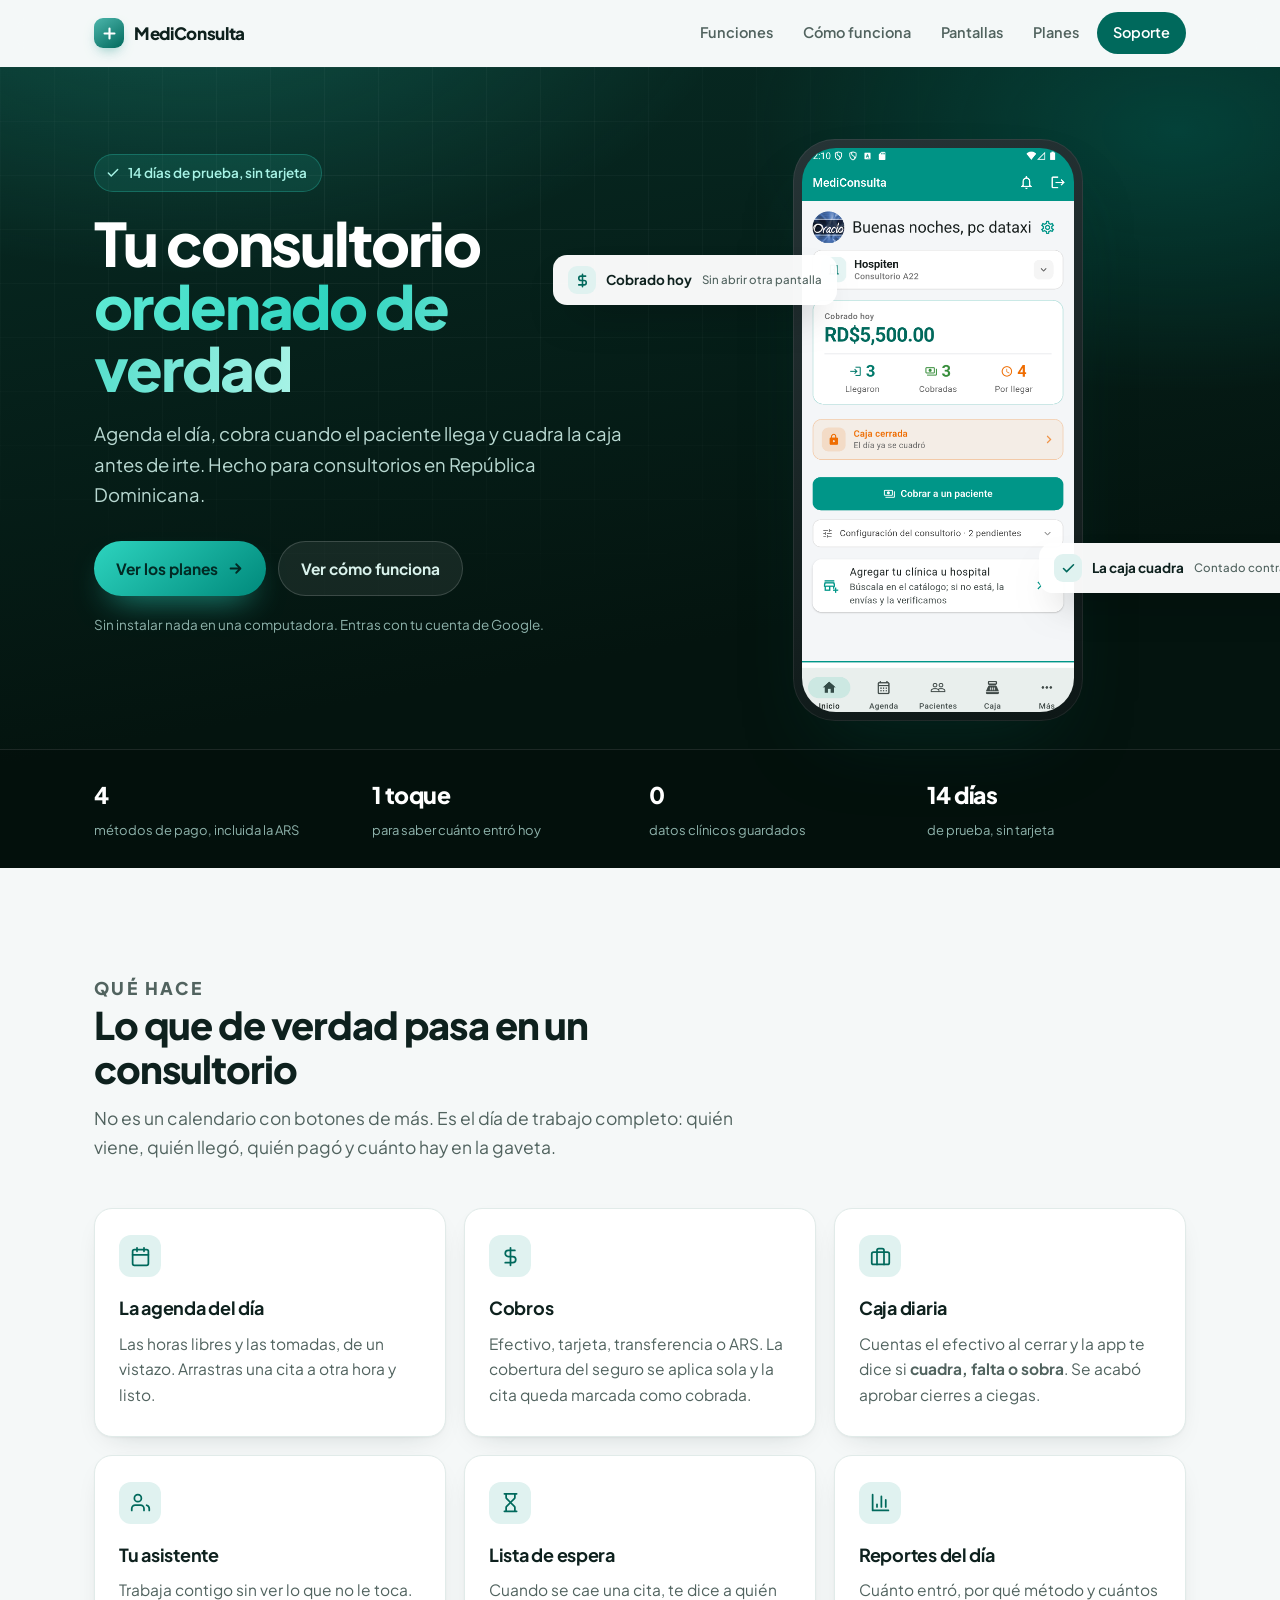
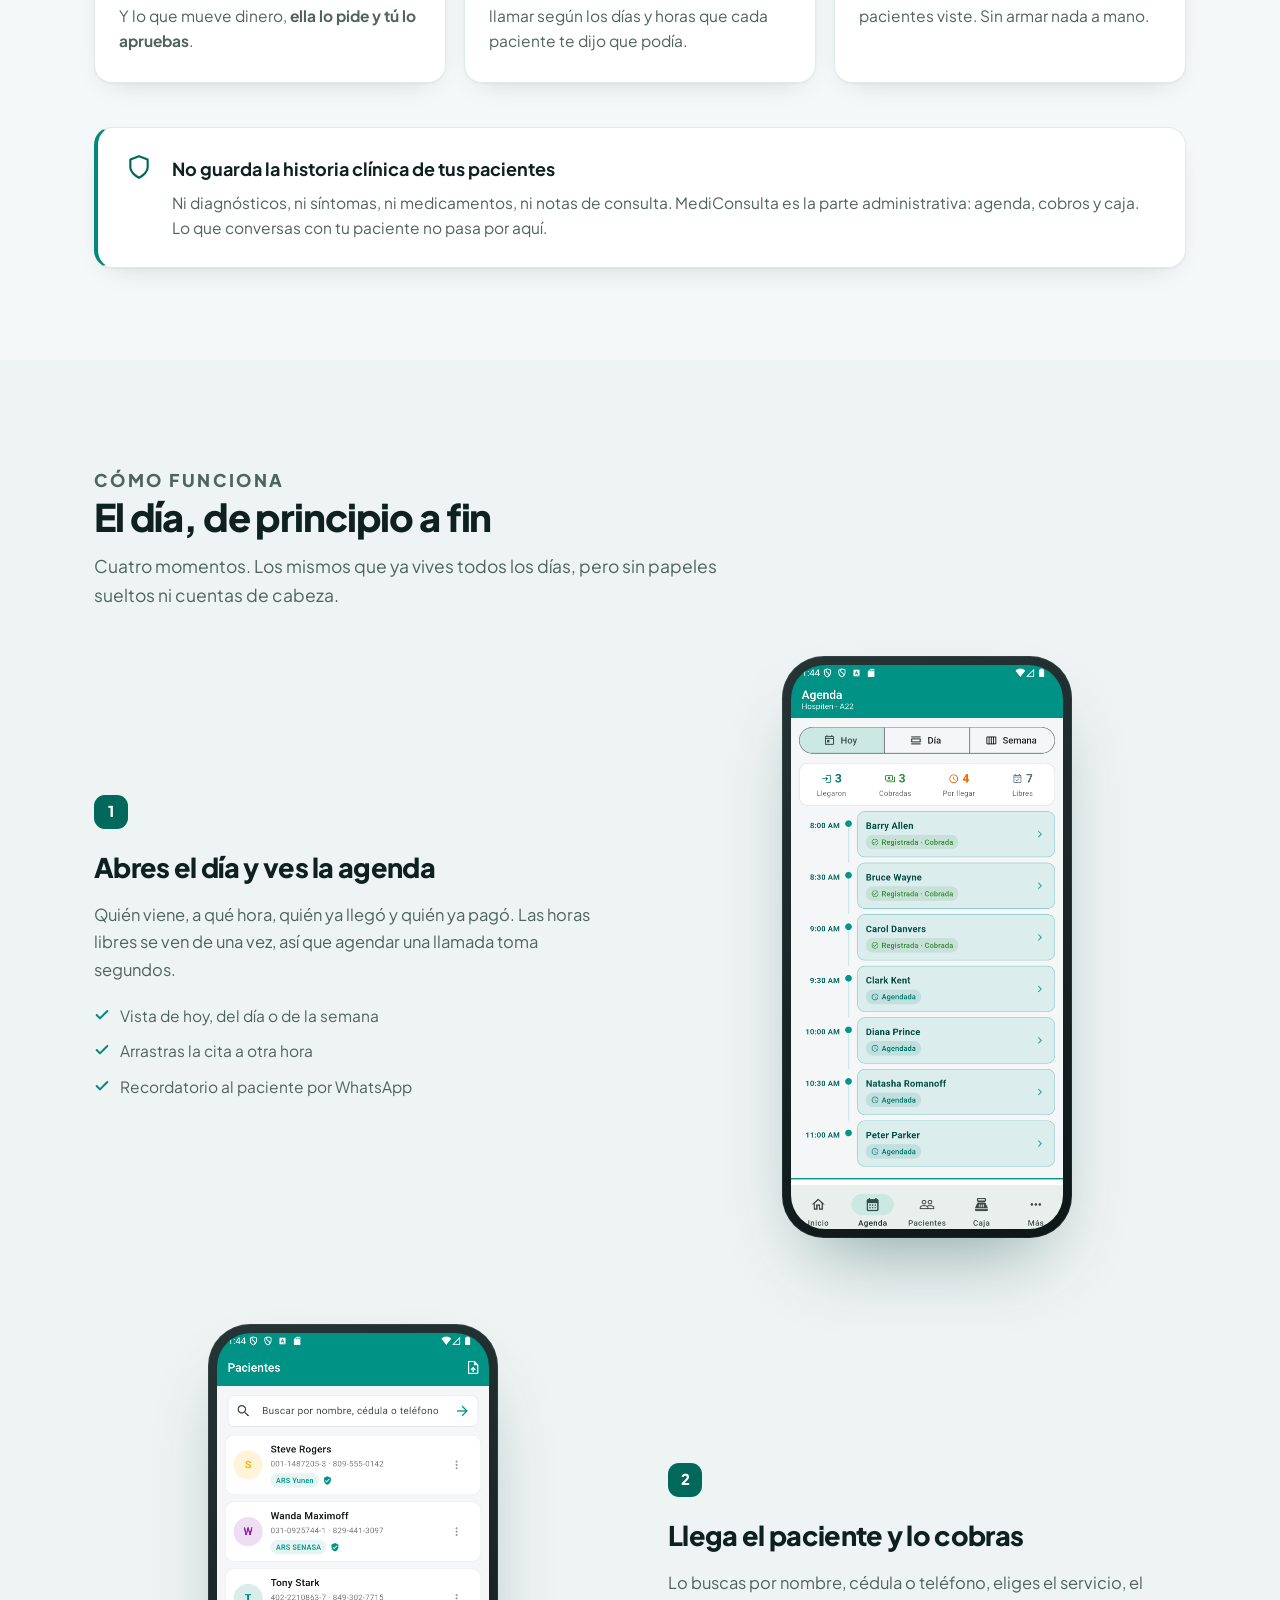
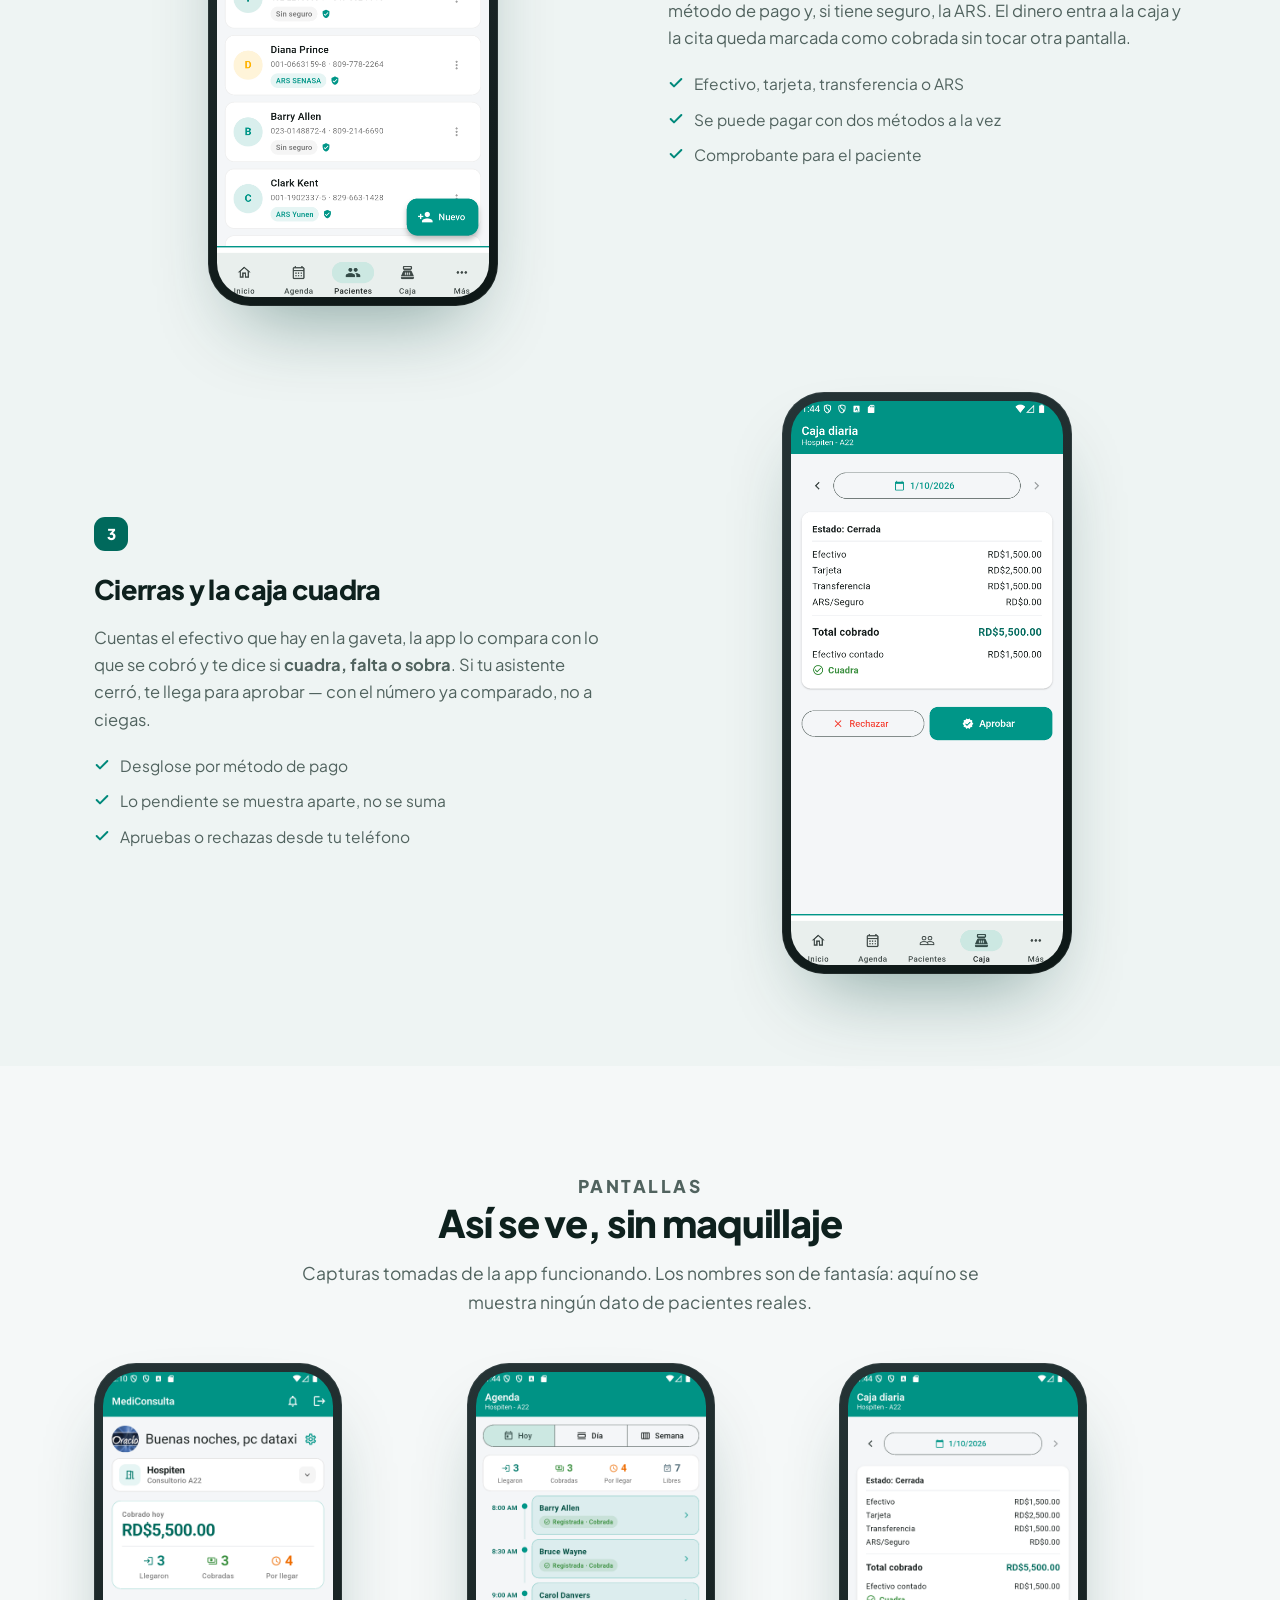
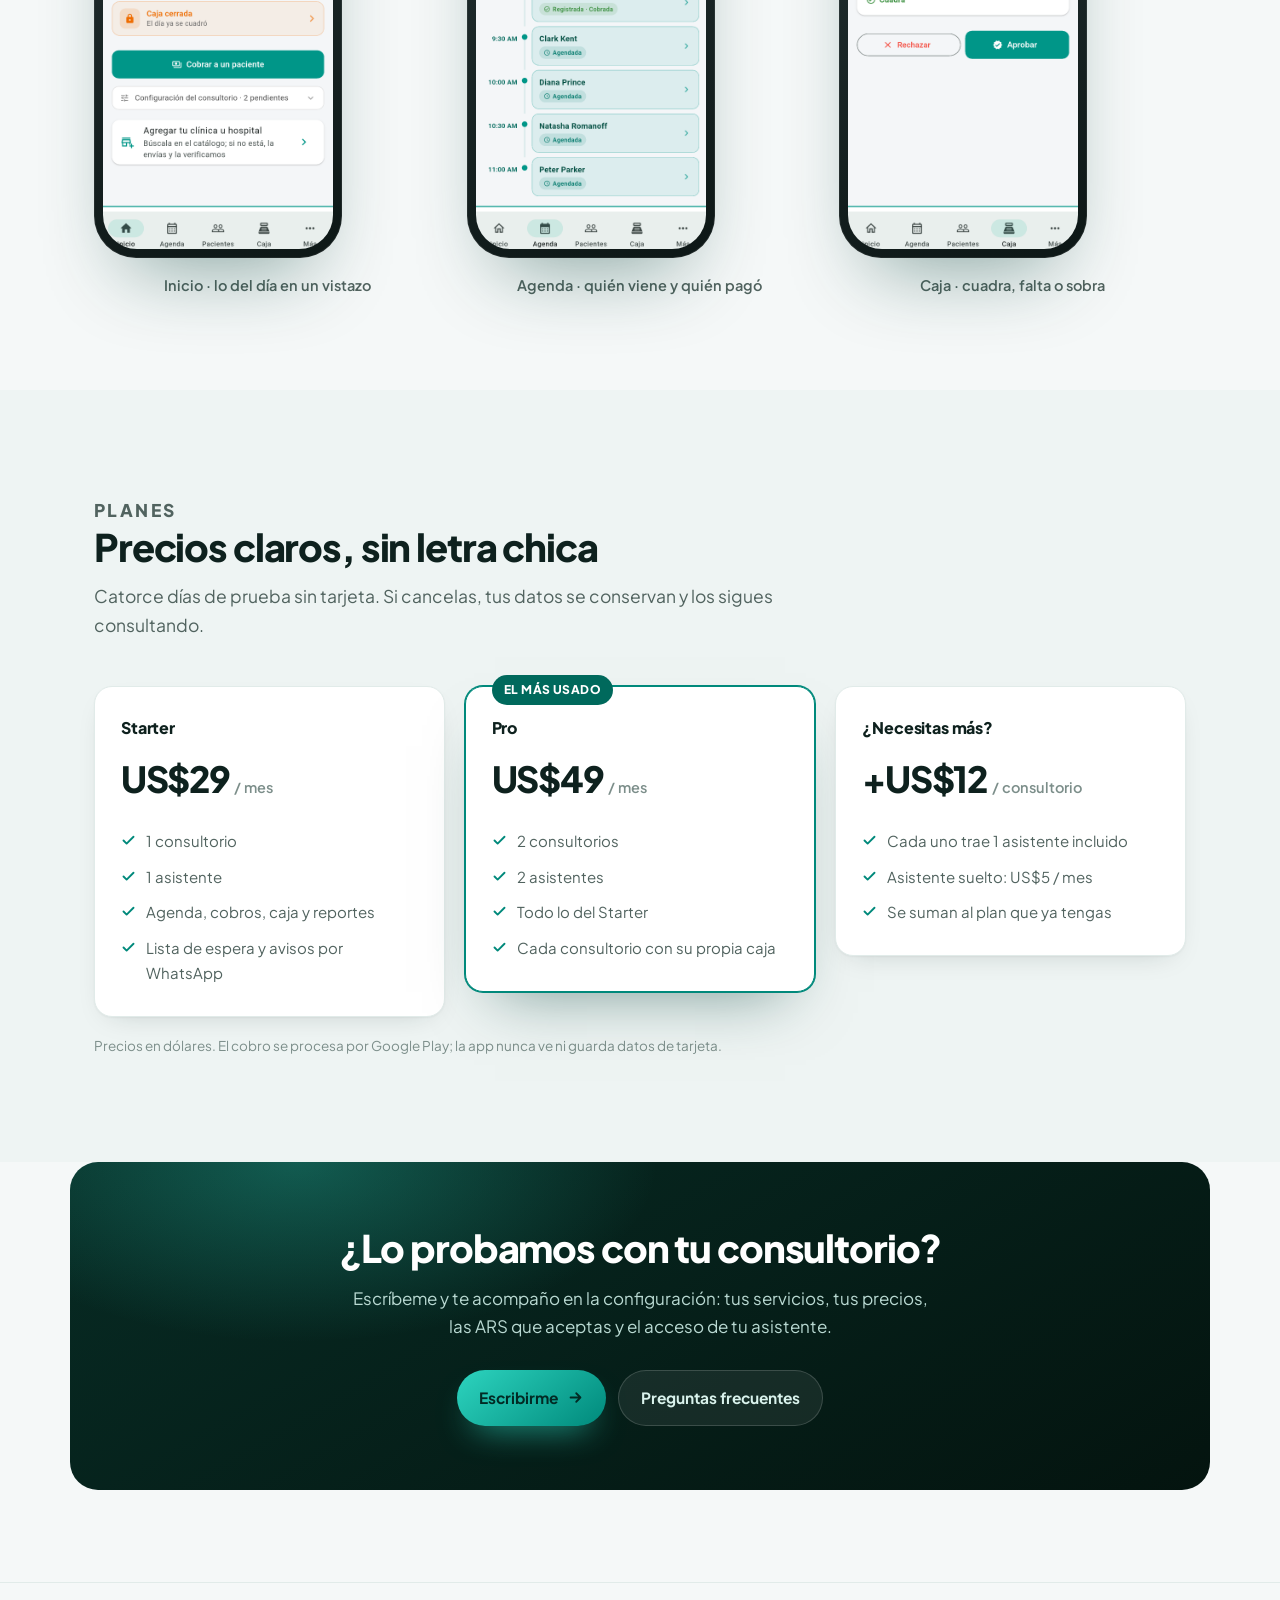
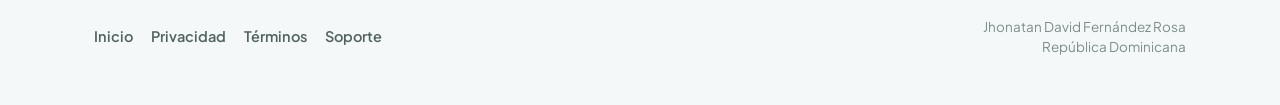
==== commit 84613b1f: "feat: portada nueva con capturas reales de la app La pagina anterior describia la app pero no la ens" ====
--- a/index.html
+++ b/index.html
@@ -4,10 +4,12 @@
 <meta charset="utf-8">
 <meta name="viewport" content="width=device-width, initial-scale=1">
 <title>MediConsulta — Agenda, cobros y caja para tu consultorio</title>
-<meta name="description" content="App para médicos en República Dominicana: agenda el día, cobra al paciente y cuadra la caja. Con acceso para tu asistente y aprobación tuya para lo que mueve dinero.">
+<meta name="description" content="App para médicos en República Dominicana: agenda el día, cobra al paciente y cuadra la caja antes de irte. Con acceso para tu asistente y aprobación tuya para lo que mueve dinero.">
+<meta name="theme-color" content="#04140f">
 <meta property="og:title" content="MediConsulta">
 <meta property="og:description" content="Agenda, cobros y caja para tu consultorio. Hecho para República Dominicana.">
 <meta property="og:type" content="website">
+<meta property="og:image" content="img/inicio.png">
 <link rel="stylesheet" href="estilo.css">
 <link rel="icon" href="data:image/svg+xml,<svg xmlns='http://www.w3.org/2000/svg' viewBox='0 0 100 100'><rect width='100' height='100' rx='24' fill='%2300796b'/><path d='M50 26v48M26 50h48' stroke='white' stroke-width='12' stroke-linecap='round'/></svg>">
 </head>
@@ -24,12 +26,14 @@
     <nav>
       <a href="#funciones" class="ocultable">Funciones</a>
       <a href="#como" class="ocultable">Cómo funciona</a>
+      <a href="#pantallas" class="ocultable">Pantallas</a>
       <a href="#planes">Planes</a>
-      <a href="soporte.html">Soporte</a>
+      <a href="soporte.html" class="cta">Soporte</a>
     </nav>
   </div>
 </header>
 
+<!-- ------------------------------------------------------------- portada -->
 <section class="portada">
   <div class="caja">
     <div>
@@ -50,7 +54,7 @@
           Ver los planes
           <svg width="17" height="17" viewBox="0 0 24 24" fill="none" stroke="currentColor" stroke-width="2.5" stroke-linecap="round" stroke-linejoin="round"><path d="M5 12h14M13 6l6 6-6 6"/></svg>
         </a>
-        <a class="boton suave" href="#como">Cómo funciona</a>
+        <a class="boton suave" href="#como">Ver cómo funciona</a>
       </div>
 
       <p class="nota-chica">
@@ -60,15 +64,41 @@
 
     <div class="telefono">
       <div class="pantalla">
-        <img src="img/agenda.png" alt="La agenda del día en MediConsulta: pacientes por hora, quién ya llegó y quién ya pagó." width="1008" height="2104">
-      </div>
-    </div>
-  </div>
-</section>
-
+        <img src="img/inicio.png" width="1080" height="2240" alt="Pantalla de inicio de MediConsulta: cobrado hoy RD$5,500.00, tres pacientes llegaron, tres cobradas, cuatro por llegar y la caja abierta.">
+      </div>
+
+      <div class="flotante uno">
+        <span class="punto">
+          <svg width="15" height="15" viewBox="0 0 24 24" fill="none" stroke="currentColor" stroke-width="2.5" stroke-linecap="round" stroke-linejoin="round"><path d="M12 2v20M17 5H9.5a3.5 3.5 0 0 0 0 7h5a3.5 3.5 0 0 1 0 7H6"/></svg>
+        </span>
+        Cobrado hoy
+        <small>Sin abrir otra pantalla</small>
+      </div>
+
+      <div class="flotante dos">
+        <span class="punto">
+          <svg width="15" height="15" viewBox="0 0 24 24" fill="none" stroke="currentColor" stroke-width="2.5" stroke-linecap="round" stroke-linejoin="round"><path d="M20 6 9 17l-5-5"/></svg>
+        </span>
+        La caja cuadra
+        <small>Contado contra cobrado</small>
+      </div>
+    </div>
+  </div>
+
+  <div class="cifras">
+    <div class="caja">
+      <div class="cifra"><strong>4</strong><span>métodos de pago, incluida la ARS</span></div>
+      <div class="cifra"><strong>1 toque</strong><span>para saber cuánto entró hoy</span></div>
+      <div class="cifra"><strong>0</strong><span>datos clínicos guardados</span></div>
+      <div class="cifra"><strong>14 días</strong><span>de prueba, sin tarjeta</span></div>
+    </div>
+  </div>
+</section>
+
+<!-- ------------------------------------------------------------ funciones -->
 <section id="funciones">
   <div class="caja">
-    <div class="titulo">
+    <div class="titulo revelar">
       <p class="eyebrow">Qué hace</p>
       <h2>Lo que de verdad pasa en un consultorio</h2>
       <p>
@@ -79,7 +109,7 @@
 
     <div class="rejilla">
 
-      <article class="tarjeta">
+      <article class="tarjeta revelar">
         <div class="icono">
           <svg width="21" height="21" viewBox="0 0 24 24" fill="none" stroke="currentColor" stroke-width="2" stroke-linecap="round" stroke-linejoin="round"><rect x="3" y="4" width="18" height="18" rx="2"/><path d="M16 2v4M8 2v4M3 10h18"/></svg>
         </div>
@@ -90,7 +120,7 @@
         </p>
       </article>
 
-      <article class="tarjeta">
+      <article class="tarjeta revelar">
         <div class="icono">
           <svg width="21" height="21" viewBox="0 0 24 24" fill="none" stroke="currentColor" stroke-width="2" stroke-linecap="round" stroke-linejoin="round"><path d="M12 2v20M17 5H9.5a3.5 3.5 0 0 0 0 7h5a3.5 3.5 0 0 1 0 7H6"/></svg>
         </div>
@@ -101,7 +131,7 @@
         </p>
       </article>
 
-      <article class="tarjeta">
+      <article class="tarjeta revelar">
         <div class="icono">
           <svg width="21" height="21" viewBox="0 0 24 24" fill="none" stroke="currentColor" stroke-width="2" stroke-linecap="round" stroke-linejoin="round"><rect x="2" y="7" width="20" height="14" rx="2"/><path d="M16 21V5a2 2 0 0 0-2-2h-4a2 2 0 0 0-2 2v16"/></svg>
         </div>
@@ -112,7 +142,7 @@
         </p>
       </article>
 
-      <article class="tarjeta">
+      <article class="tarjeta revelar">
         <div class="icono">
           <svg width="21" height="21" viewBox="0 0 24 24" fill="none" stroke="currentColor" stroke-width="2" stroke-linecap="round" stroke-linejoin="round"><path d="M16 21v-2a4 4 0 0 0-4-4H6a4 4 0 0 0-4 4v2"/><circle cx="9" cy="7" r="4"/><path d="M22 21v-2a4 4 0 0 0-3-3.87"/></svg>
         </div>
@@ -123,7 +153,7 @@
         </p>
       </article>
 
-      <article class="tarjeta">
+      <article class="tarjeta revelar">
         <div class="icono">
           <svg width="21" height="21" viewBox="0 0 24 24" fill="none" stroke="currentColor" stroke-width="2" stroke-linecap="round" stroke-linejoin="round"><path d="M5 22h14M5 2h14M17 22v-4.172a2 2 0 0 0-.586-1.414L12 12l-4.414 4.414A2 2 0 0 0 7 17.828V22M7 2v4.172a2 2 0 0 0 .586 1.414L12 12l4.414-4.414A2 2 0 0 0 17 6.172V2"/></svg>
         </div>
@@ -134,20 +164,20 @@
         </p>
       </article>
 
-      <article class="tarjeta">
+      <article class="tarjeta revelar">
         <div class="icono">
           <svg width="21" height="21" viewBox="0 0 24 24" fill="none" stroke="currentColor" stroke-width="2" stroke-linecap="round" stroke-linejoin="round"><path d="M3 3v18h18"/><path d="M18 17V9M13 17V5M8 17v-3"/></svg>
         </div>
         <h3>Reportes del día</h3>
         <p>
-          Cuánto entró, por qué método y cuántos pacientes viniste. Sin armar
+          Cuánto entró, por qué método y cuántos pacientes viste. Sin armar
           nada a mano.
         </p>
       </article>
 
     </div>
 
-    <div class="destacado">
+    <div class="destacado revelar">
       <div class="icono">
         <svg width="26" height="26" viewBox="0 0 24 24" fill="none" stroke="currentColor" stroke-width="2" stroke-linecap="round" stroke-linejoin="round"><path d="M12 22s8-4 8-10V5l-8-3-8 3v7c0 6 8 10 8 10z"/></svg>
       </div>
@@ -163,57 +193,143 @@
   </div>
 </section>
 
+<!-- ----------------------------------------------------------- cómo funciona -->
 <section id="como" class="alt">
   <div class="caja">
-    <div class="titulo">
+    <div class="titulo revelar">
       <p class="eyebrow">Cómo funciona</p>
       <h2>El día, de principio a fin</h2>
-    </div>
-
-    <div class="pasos">
-      <div class="paso">
-        <div>
-          <h3>Abres la caja</h3>
+      <p>
+        Cuatro momentos. Los mismos que ya vives todos los días, pero sin
+        papeles sueltos ni cuentas de cabeza.
+      </p>
+    </div>
+
+    <div class="flujo">
+
+      <div class="fila revelar">
+        <div class="texto">
+          <span class="paso-num">1</span>
+          <h3>Abres el día y ves la agenda</h3>
           <p>
-            Al empezar el día. Si la abre tu asistente, te llega el aviso y lo
-            apruebas desde tu teléfono.
+            Quién viene, a qué hora, quién ya llegó y quién ya pagó. Las horas
+            libres se ven de una vez, así que agendar una llamada toma segundos.
           </p>
-        </div>
-      </div>
-      <div class="paso">
-        <div>
-          <h3>Agendas a quien llame</h3>
+          <ul class="lista-check">
+            <li><svg width="16" height="16" viewBox="0 0 24 24" fill="none" stroke="currentColor" stroke-width="3" stroke-linecap="round" stroke-linejoin="round"><path d="M20 6 9 17l-5-5"/></svg> Vista de hoy, del día o de la semana</li>
+            <li><svg width="16" height="16" viewBox="0 0 24 24" fill="none" stroke="currentColor" stroke-width="3" stroke-linecap="round" stroke-linejoin="round"><path d="M20 6 9 17l-5-5"/></svg> Arrastras la cita a otra hora</li>
+            <li><svg width="16" height="16" viewBox="0 0 24 24" fill="none" stroke="currentColor" stroke-width="3" stroke-linecap="round" stroke-linejoin="round"><path d="M20 6 9 17l-5-5"/></svg> Recordatorio al paciente por WhatsApp</li>
+          </ul>
+        </div>
+        <div class="marco">
+          <div class="telefono">
+            <div class="pantalla">
+              <img src="img/agenda.png" width="1080" height="2240" loading="lazy" alt="Agenda del día en MediConsulta, con las citas por hora y el estado de cada una.">
+            </div>
+          </div>
+        </div>
+      </div>
+
+      <div class="fila revelar">
+        <div class="texto">
+          <span class="paso-num">2</span>
+          <h3>Llega el paciente y lo cobras</h3>
           <p>
-            Eliges la hora libre y el paciente. Si no existe, lo creas ahí
-            mismo.
+            Lo buscas por nombre, cédula o teléfono, eliges el servicio, el método de pago y, si tiene seguro, la ARS.
+            El dinero entra a la caja y la cita queda marcada como cobrada sin
+            tocar otra pantalla.
           </p>
-        </div>
-      </div>
-      <div class="paso">
-        <div>
-          <h3>Cobras cuando llega</h3>
+          <ul class="lista-check">
+            <li><svg width="16" height="16" viewBox="0 0 24 24" fill="none" stroke="currentColor" stroke-width="3" stroke-linecap="round" stroke-linejoin="round"><path d="M20 6 9 17l-5-5"/></svg> Efectivo, tarjeta, transferencia o ARS</li>
+            <li><svg width="16" height="16" viewBox="0 0 24 24" fill="none" stroke="currentColor" stroke-width="3" stroke-linecap="round" stroke-linejoin="round"><path d="M20 6 9 17l-5-5"/></svg> Se puede pagar con dos métodos a la vez</li>
+            <li><svg width="16" height="16" viewBox="0 0 24 24" fill="none" stroke="currentColor" stroke-width="3" stroke-linecap="round" stroke-linejoin="round"><path d="M20 6 9 17l-5-5"/></svg> Comprobante para el paciente</li>
+          </ul>
+        </div>
+        <div class="marco">
+          <div class="telefono">
+            <div class="pantalla">
+              <img src="img/pacientes.png" width="1080" height="2240" loading="lazy" alt="Lista de pacientes en MediConsulta, con cédula, teléfono y la ARS de cada uno.">
+            </div>
+          </div>
+        </div>
+      </div>
+
+      <div class="fila revelar">
+        <div class="texto">
+          <span class="paso-num">3</span>
+          <h3>Cierras y la caja cuadra</h3>
           <p>
-            El dinero entra a la caja y la cita se marca sola como que llegó.
-            No hay que tocar dos pantallas.
+            Cuentas el efectivo que hay en la gaveta, la app lo compara con lo
+            que se cobró y te dice si <strong>cuadra, falta o sobra</strong>.
+            Si tu asistente cerró, te llega para aprobar — con el número ya
+            comparado, no a ciegas.
           </p>
-        </div>
-      </div>
-      <div class="paso">
-        <div>
-          <h3>Cierras y cuadras</h3>
-          <p>
-            Cuentas el efectivo, la app compara con lo cobrado y te dice si
-            cuadra. Si tu asistente cerró, tú apruebas.
-          </p>
-        </div>
-      </div>
-    </div>
-  </div>
-</section>
-
-<section id="planes">
-  <div class="caja">
-    <div class="titulo">
+          <ul class="lista-check">
+            <li><svg width="16" height="16" viewBox="0 0 24 24" fill="none" stroke="currentColor" stroke-width="3" stroke-linecap="round" stroke-linejoin="round"><path d="M20 6 9 17l-5-5"/></svg> Desglose por método de pago</li>
+            <li><svg width="16" height="16" viewBox="0 0 24 24" fill="none" stroke="currentColor" stroke-width="3" stroke-linecap="round" stroke-linejoin="round"><path d="M20 6 9 17l-5-5"/></svg> Lo pendiente se muestra aparte, no se suma</li>
+            <li><svg width="16" height="16" viewBox="0 0 24 24" fill="none" stroke="currentColor" stroke-width="3" stroke-linecap="round" stroke-linejoin="round"><path d="M20 6 9 17l-5-5"/></svg> Apruebas o rechazas desde tu teléfono</li>
+          </ul>
+        </div>
+        <div class="marco">
+          <div class="telefono">
+            <div class="pantalla">
+              <img src="img/caja.png" width="1080" height="2240" loading="lazy" alt="Cierre de caja en MediConsulta: desglose por método, total cobrado RD$5,500.00, efectivo contado y el aviso de que cuadra.">
+            </div>
+          </div>
+        </div>
+      </div>
+
+    </div>
+  </div>
+</section>
+
+<!-- ------------------------------------------------------------ pantallas -->
+<section id="pantallas">
+  <div class="caja">
+    <div class="titulo centro revelar">
+      <p class="eyebrow">Pantallas</p>
+      <h2>Así se ve, sin maquillaje</h2>
+      <p>
+        Capturas tomadas de la app funcionando. Los nombres son de fantasía:
+        aquí no se muestra ningún dato de pacientes reales.
+      </p>
+    </div>
+
+    <div class="galeria">
+      <figure class="revelar">
+        <div class="telefono">
+          <div class="pantalla">
+            <img src="img/inicio.png" width="1080" height="2240" loading="lazy" alt="Inicio de MediConsulta con lo cobrado hoy y el estado de la caja.">
+          </div>
+        </div>
+        <figcaption>Inicio · lo del día en un vistazo</figcaption>
+      </figure>
+
+      <figure class="revelar">
+        <div class="telefono">
+          <div class="pantalla">
+            <img src="img/agenda.png" width="1080" height="2240" loading="lazy" alt="Agenda del día con las citas por hora.">
+          </div>
+        </div>
+        <figcaption>Agenda · quién viene y quién pagó</figcaption>
+      </figure>
+
+      <figure class="revelar">
+        <div class="telefono">
+          <div class="pantalla">
+            <img src="img/caja.png" width="1080" height="2240" loading="lazy" alt="Cierre de caja con el cuadre del efectivo.">
+          </div>
+        </div>
+        <figcaption>Caja · cuadra, falta o sobra</figcaption>
+      </figure>
+    </div>
+  </div>
+</section>
+
+<!-- --------------------------------------------------------------- planes -->
+<section id="planes" class="alt">
+  <div class="caja">
+    <div class="titulo revelar">
       <p class="eyebrow">Planes</p>
       <h2>Precios claros, sin letra chica</h2>
       <p>
@@ -224,7 +340,7 @@
 
     <div class="planes">
 
-      <div class="plan">
+      <div class="plan revelar">
         <div class="nombre">Starter</div>
         <p class="monto">US$29 <small>/ mes</small></p>
         <ul>
@@ -235,7 +351,7 @@
         </ul>
       </div>
 
-      <div class="plan elegido">
+      <div class="plan elegido revelar">
         <span class="cinta">El más usado</span>
         <div class="nombre">Pro</div>
         <p class="monto">US$49 <small>/ mes</small></p>
@@ -247,7 +363,7 @@
         </ul>
       </div>
 
-      <div class="plan">
+      <div class="plan revelar">
         <div class="nombre">¿Necesitas más?</div>
         <p class="monto">+US$12 <small>/ consultorio</small></p>
         <ul>
@@ -259,23 +375,27 @@
 
     </div>
 
-    <p class="nota-chica">
+    <p class="nota-chica" style="color:var(--tinta-3)">
       Precios en dólares. El cobro se procesa por Google Play; la app nunca ve
       ni guarda datos de tarjeta.
     </p>
-
-    <div class="destacado" style="margin-top:44px">
-      <div class="icono">
-        <svg width="26" height="26" viewBox="0 0 24 24" fill="none" stroke="currentColor" stroke-width="2" stroke-linecap="round" stroke-linejoin="round"><path d="M4 4h16v16H4z" opacity=".25"/><path d="M22 6 12 13 2 6"/><path d="M2 6h20v12H2z"/></svg>
-      </div>
-      <div>
-        <h3>¿Dudas antes de empezar?</h3>
-        <p>
-          Escríbeme a
-          <a href="mailto:jhonatandavidfernandezr@gmail.com">jhonatandavidfernandezr@gmail.com</a>
-          y te respondo.
-        </p>
-      </div>
+  </div>
+</section>
+
+<!-- --------------------------------------------------------------- cierre -->
+<section style="padding-top:0">
+  <div class="cierre revelar">
+    <h2>¿Lo probamos con tu consultorio?</h2>
+    <p>
+      Escríbeme y te acompaño en la configuración: tus servicios, tus precios,
+      las ARS que aceptas y el acceso de tu asistente.
+    </p>
+    <div class="acciones">
+      <a class="boton primario" href="mailto:jhonatandavidfernandezr@gmail.com">
+        Escribirme
+        <svg width="17" height="17" viewBox="0 0 24 24" fill="none" stroke="currentColor" stroke-width="2.5" stroke-linecap="round" stroke-linejoin="round"><path d="M5 12h14M13 6l6 6-6 6"/></svg>
+      </a>
+      <a class="boton suave" href="soporte.html">Preguntas frecuentes</a>
     </div>
   </div>
 </section>
@@ -295,5 +415,38 @@
   </div>
 </footer>
 
+<script>
+// La barra se separa del fondo apenas se baja: sin esto, al scrollear el
+// contenido se mete debajo del header translucido y se ve sucio.
+var barra = document.querySelector('.barra');
+addEventListener('scroll', function () {
+  barra.classList.toggle('pegada', scrollY > 8);
+}, { passive: true });
+
+// Las secciones aparecen al entrar en pantalla. Si el navegador no soporta
+// IntersectionObserver, o el usuario pidio menos movimiento, se muestran de
+// una vez: la animacion es un adorno, el contenido no.
+var piezas = document.querySelectorAll('.revelar');
+var quieto = matchMedia('(prefers-reduced-motion: reduce)').matches;
+
+if (!('IntersectionObserver' in window) || quieto) {
+  piezas.forEach(function (p) { p.classList.add('visible'); });
+} else {
+  var ojo = new IntersectionObserver(function (entradas) {
+    entradas.forEach(function (e) {
+      if (e.isIntersecting) {
+        e.target.classList.add('visible');
+        ojo.unobserve(e.target);
+      }
+    });
+  }, { rootMargin: '0px 0px -8% 0px', threshold: .08 });
+
+  piezas.forEach(function (p, i) {
+    p.style.transitionDelay = (i % 3) * 70 + 'ms';
+    ojo.observe(p);
+  });
+}
+</script>
+
 </body>
 </html>
--- a/estilo.css
+++ b/estilo.css
@@ -1,144 +1,189 @@
-/* MediConsulta — sitio publico.
-   Sin framework ni JavaScript: son cuatro paginas de texto. */
-
-@import url('https://fonts.googleapis.com/css2?family=Inter:wght@400;500;600;700;800&display=swap');
+/* ---------------------------------------------------------------------------
+   MediConsulta — hoja de estilo del sitio
+   Un solo archivo para la portada y para las paginas legales. Las clases que
+   usan privacidad/terminos/soporte (.legal, .aviso, .fecha) viven al final.
+   --------------------------------------------------------------------------- */
+
+@import url('https://fonts.googleapis.com/css2?family=Plus+Jakarta+Sans:wght@400;500;600;700;800&display=swap');
 
 :root {
-  --teal-900: #00564d;
-  --teal-700: #00796b;
-  --teal-600: #00897b;
-  --teal-500: #26a69a;
-  --teal-50:  #e6f4f2;
-
-  --tinta:    #0f1e26;
-  --tinta-60: #4a5c66;
-  --tinta-40: #7b8a93;
-  --linea:    #e3e9ec;
-  --papel:    #ffffff;
-  --papel-2:  #f6f9fa;
-
-  --ambar:    #e08900;
-  --rojo:     #c0392b;
-
-  --ancho:    1080px;
-  --lectura:  700px;
-  --radio:    16px;
-
-  --sombra-1: 0 1px 2px rgba(15, 30, 38, .06),
-              0 4px 14px rgba(15, 30, 38, .05);
-  --sombra-2: 0 2px 6px rgba(15, 30, 38, .08),
-              0 18px 48px rgba(15, 30, 38, .12);
+  --marca: #00897b;
+  --marca-f: #00695c;
+  --marca-claro: #4db6ac;
+  --marca-tenue: #e0f2f0;
+
+  --tinta: #0e211e;
+  --tinta-2: #51635f;
+  --tinta-3: #7c8e8a;
+
+  --papel: #ffffff;
+  --fondo: #f5f8f8;
+  --fondo-2: #eef4f3;
+  --linea: #e1ebe9;
+
+  --radio: 18px;
+  --radio-s: 12px;
+  --max: 1140px;
+
+  --sombra: 0 1px 2px rgba(14, 33, 30, .04), 0 10px 30px -16px rgba(14, 33, 30, .22);
+  --sombra-alta: 0 40px 80px -32px rgba(0, 61, 53, .45);
+
+  --oscuro-1: #04140f;
+  --oscuro-2: #072b24;
 }
 
 @media (prefers-color-scheme: dark) {
-  :root:not([data-theme="light"]) {
-    --tinta:    #e8eef1;
-    --tinta-60: #a3b2bb;
-    --tinta-40: #78878f;
-    --linea:    #223039;
-    --papel:    #0d161b;
-    --papel-2:  #121e24;
-    --teal-50:  #11312e;
-    --sombra-1: 0 1px 2px rgba(0,0,0,.4), 0 4px 14px rgba(0,0,0,.3);
-    --sombra-2: 0 2px 6px rgba(0,0,0,.5), 0 18px 48px rgba(0,0,0,.45);
+  :root {
+    --marca: #2dd4bf;
+    --marca-f: #5eead4;
+    --marca-claro: #99f6e4;
+    --marca-tenue: #0d3b35;
+
+    --tinta: #e6f2ef;
+    --tinta-2: #9db3ae;
+    --tinta-3: #7b918c;
+
+    --papel: #0d1b19;
+    --fondo: #081312;
+    --fondo-2: #0b1917;
+    --linea: #1b302c;
+
+    --sombra: 0 1px 2px rgba(0, 0, 0, .3), 0 10px 30px -16px rgba(0, 0, 0, .7);
+    --sombra-alta: 0 40px 80px -32px rgba(0, 0, 0, .8);
   }
 }
 
-:root[data-theme="dark"] {
-  --tinta:    #e8eef1;
-  --tinta-60: #a3b2bb;
-  --tinta-40: #78878f;
-  --linea:    #223039;
-  --papel:    #0d161b;
-  --papel-2:  #121e24;
-  --teal-50:  #11312e;
-}
-
-*, *::before, *::after { box-sizing: border-box; }
+* { box-sizing: border-box; }
 
 html { scroll-behavior: smooth; }
+@media (prefers-reduced-motion: reduce) { html { scroll-behavior: auto; } }
 
 body {
   margin: 0;
-  background: var(--papel);
+  background: var(--fondo);
   color: var(--tinta);
-  font-family: 'Inter', -apple-system, BlinkMacSystemFont, 'Segoe UI', Roboto,
-               sans-serif;
+  font-family: 'Plus Jakarta Sans', system-ui, -apple-system, 'Segoe UI', sans-serif;
   font-size: 17px;
   line-height: 1.65;
   -webkit-font-smoothing: antialiased;
-  -webkit-text-size-adjust: 100%;
-}
-
-.caja { max-width: var(--ancho); margin: 0 auto; padding: 0 24px; }
-.estrecho { max-width: var(--lectura); }
-
-a { color: var(--teal-700); text-decoration-thickness: 1px; text-underline-offset: 2px; }
-
-/* ======================================================== barra superior */
+}
+
+img { max-width: 100%; display: block; }
+a { color: var(--marca-f); }
+
+.caja {
+  width: 100%;
+  max-width: var(--max);
+  margin: 0 auto;
+  padding: 0 24px;
+}
+
+/* ------------------------------------------------------------------ barra */
+
 .barra {
   position: sticky;
   top: 0;
-  z-index: 20;
-  background: color-mix(in srgb, var(--papel) 88%, transparent);
-  backdrop-filter: saturate(180%) blur(12px);
-  border-bottom: 1px solid var(--linea);
-}
+  z-index: 50;
+  background: color-mix(in srgb, var(--fondo) 82%, transparent);
+  backdrop-filter: saturate(180%) blur(14px);
+  -webkit-backdrop-filter: saturate(180%) blur(14px);
+  border-bottom: 1px solid transparent;
+  transition: border-color .25s, background .25s;
+}
+
+.barra.pegada { border-bottom-color: var(--linea); }
 
 .barra .caja {
   display: flex;
   align-items: center;
-  gap: 24px;
-  height: 64px;
+  justify-content: space-between;
+  gap: 18px;
+  height: 66px;
 }
 
 .marca {
+  display: inline-flex;
+  align-items: center;
+  gap: 10px;
+  font-weight: 800;
+  font-size: 17px;
+  letter-spacing: -.02em;
+  color: var(--tinta);
+  text-decoration: none;
+}
+
+.logo {
+  width: 30px;
+  height: 30px;
+  border-radius: 9px;
+  display: grid;
+  place-items: center;
+  background: linear-gradient(145deg, var(--marca-claro), var(--marca-f));
+  box-shadow: 0 6px 16px -8px var(--marca);
+}
+
+.barra nav {
   display: flex;
   align-items: center;
-  gap: 9px;
-  font-weight: 700;
-  font-size: 1.07rem;
-  color: var(--tinta);
+  gap: 6px;
+}
+
+.barra nav a {
+  color: var(--tinta-2);
   text-decoration: none;
-  letter-spacing: -.02em;
-  white-space: nowrap;
-}
-
-.marca .logo {
-  width: 30px; height: 30px;
-  border-radius: 9px;
-  background: linear-gradient(140deg, var(--teal-500), var(--teal-900));
-  display: grid; place-items: center;
-  flex: none;
-  box-shadow: var(--sombra-1);
-}
-
-.barra nav { margin-left: auto; display: flex; gap: 26px; align-items: center; }
-
-.barra nav a {
-  color: var(--tinta-60);
-  text-decoration: none;
-  font-size: .95rem;
-  font-weight: 500;
-}
-.barra nav a:hover { color: var(--teal-700); }
-
-/* =============================================================== portada */
+  font-size: 14.5px;
+  font-weight: 600;
+  padding: 8px 12px;
+  border-radius: 999px;
+  transition: color .2s, background .2s;
+}
+
+.barra nav a:hover { color: var(--tinta); background: var(--fondo-2); }
+
+.barra nav a.cta {
+  background: var(--marca-f);
+  color: #fff;
+  padding: 9px 16px;
+}
+
+.barra nav a.cta:hover { background: var(--marca); color: #fff; }
+
+@media (max-width: 720px) {
+  .ocultable { display: none; }
+}
+
+/* ---------------------------------------------------------------- portada */
+
 .portada {
   position: relative;
   overflow: hidden;
-  padding: 84px 0 96px;
   background:
-    radial-gradient(1100px 520px at 15% -10%,
-                    color-mix(in srgb, var(--teal-500) 16%, transparent), transparent 70%),
-    radial-gradient(900px 480px at 92% 8%,
-                    color-mix(in srgb, var(--teal-700) 12%, transparent), transparent 70%);
+    radial-gradient(900px 480px at 15% -10%, rgba(45, 212, 191, .22), transparent 60%),
+    radial-gradient(700px 420px at 92% 8%, rgba(0, 137, 123, .30), transparent 62%),
+    linear-gradient(170deg, var(--oscuro-2), var(--oscuro-1) 68%);
+  color: #e9fbf7;
+  padding: 72px 0 0;
+}
+
+/* Una cuadricula finita de fondo: da sensacion de producto, no de plantilla. */
+.portada::before {
+  content: '';
+  position: absolute;
+  inset: 0;
+  background-image:
+    linear-gradient(rgba(255, 255, 255, .045) 1px, transparent 1px),
+    linear-gradient(90deg, rgba(255, 255, 255, .045) 1px, transparent 1px);
+  background-size: 54px 54px;
+  mask-image: radial-gradient(900px 560px at 30% 20%, #000 10%, transparent 75%);
+  -webkit-mask-image: radial-gradient(900px 560px at 30% 20%, #000 10%, transparent 75%);
+  pointer-events: none;
 }
 
 .portada .caja {
+  position: relative;
   display: grid;
   grid-template-columns: 1.05fr .95fr;
-  gap: 56px;
+  gap: 48px;
   align-items: center;
 }
 
@@ -146,320 +191,624 @@
   display: inline-flex;
   align-items: center;
   gap: 8px;
-  padding: 6px 14px 6px 10px;
+  font-size: 13.5px;
+  font-weight: 600;
+  padding: 7px 14px 7px 11px;
   border-radius: 999px;
-  background: var(--teal-50);
-  color: var(--teal-700);
-  font-size: .84rem;
-  font-weight: 600;
-  margin-bottom: 22px;
-  border: 1px solid color-mix(in srgb, var(--teal-600) 22%, transparent);
+  color: #a7f3e6;
+  background: rgba(45, 212, 191, .12);
+  border: 1px solid rgba(45, 212, 191, .28);
 }
 
 .portada h1 {
-  font-size: clamp(2.2rem, 4.6vw, 3.35rem);
-  line-height: 1.08;
+  margin: 20px 0 0;
+  font-size: clamp(38px, 5.6vw, 60px);
+  line-height: 1.04;
   letter-spacing: -.035em;
   font-weight: 800;
-  margin: 0 0 20px;
+  color: #fff;
 }
 
 .portada h1 em {
   font-style: normal;
-  background: linear-gradient(120deg, var(--teal-600), var(--teal-900));
+  background: linear-gradient(100deg, #5eead4, #2dd4bf 45%, #a7f3e6);
   -webkit-background-clip: text;
   background-clip: text;
   color: transparent;
 }
 
 .bajada {
-  font-size: 1.16rem;
-  color: var(--tinta-60);
-  margin: 0 0 30px;
-  max-width: 46ch;
-}
-
-.acciones { display: flex; gap: 12px; flex-wrap: wrap; align-items: center; }
+  margin: 20px 0 0;
+  max-width: 30em;
+  font-size: 18.5px;
+  color: #b9d9d2;
+}
+
+.acciones {
+  display: flex;
+  flex-wrap: wrap;
+  gap: 12px;
+  margin-top: 30px;
+}
 
 .boton {
   display: inline-flex;
   align-items: center;
-  gap: 8px;
-  padding: 13px 24px;
-  border-radius: 12px;
-  font-weight: 600;
-  font-size: 1rem;
+  gap: 9px;
+  font-weight: 700;
+  font-size: 15.5px;
   text-decoration: none;
-  border: 1px solid transparent;
-  transition: transform .12s ease, box-shadow .12s ease;
-}
-.boton:hover { transform: translateY(-1px); }
+  padding: 14px 22px;
+  border-radius: 999px;
+  transition: transform .18s, box-shadow .18s, background .18s;
+}
 
 .boton.primario {
-  background: linear-gradient(140deg, var(--teal-600), var(--teal-900));
+  background: linear-gradient(140deg, #2dd4bf, #00897b);
+  color: #022a24;
+  box-shadow: 0 16px 34px -16px rgba(45, 212, 191, .8);
+}
+
+.boton.primario:hover { transform: translateY(-2px); box-shadow: 0 22px 40px -16px rgba(45, 212, 191, .9); }
+
+.boton.suave {
+  background: rgba(255, 255, 255, .07);
+  color: #d9f2ec;
+  border: 1px solid rgba(255, 255, 255, .16);
+}
+
+.boton.suave:hover { background: rgba(255, 255, 255, .13); }
+
+.boton.oscuro {
+  background: var(--marca-f);
   color: #fff;
-  box-shadow: var(--sombra-2);
-}
-
-.boton.suave {
+  box-shadow: 0 16px 34px -18px var(--marca);
+}
+
+.boton.oscuro:hover { transform: translateY(-2px); }
+
+.boton.linea {
+  border: 1px solid var(--linea);
   background: var(--papel);
   color: var(--tinta);
-  border-color: var(--linea);
-  box-shadow: var(--sombra-1);
-}
-
-.nota-chica { font-size: .88rem; color: var(--tinta-40); margin: 16px 0 0; }
-
-/* ------------------------------------------------- el telefono dibujado */
+}
+
+.nota-chica {
+  margin-top: 18px;
+  font-size: 13.5px;
+  color: #8fb3ac;
+}
+
+/* --------------------------------------------------------------- telefono */
+
 .telefono {
-  width: 290px;
-  margin: 0 auto;
-  border-radius: 38px;
-  padding: 11px;
-  background: linear-gradient(160deg, #1b2a32, #0a1216);
-  box-shadow: var(--sombra-2), 0 0 0 1px rgba(255,255,255,.06) inset;
-}
-
-.pantalla {
-  border-radius: 28px;
+  position: relative;
+  justify-self: center;
+  width: min(290px, 78vw);
+  padding: 9px;
+  border-radius: 42px;
+  background: linear-gradient(160deg, #263436, #0d1716);
+  box-shadow: var(--sombra-alta), 0 0 0 1px rgba(255, 255, 255, .07) inset;
+}
+
+.telefono .pantalla {
+  border-radius: 34px;
   overflow: hidden;
-  background: #f4f7f8;
-  line-height: 0;
-}
-
-.pantalla img { width: 100%; height: auto; display: block; }
-
-/* ============================================================== secciones */
-section { padding: 84px 0; }
-section.alt { background: var(--papel-2); border-block: 1px solid var(--linea); }
-
-.titulo { max-width: 620px; margin: 0 0 44px; }
-.titulo .eyebrow {
-  font-size: .82rem;
+  background: #f5f8f8;
+  aspect-ratio: 1080 / 2240;
+}
+
+/* El `height` del atributo HTML cuenta como estilo (presentational hint), asi
+   que sin este `auto` la captura sale estirada a lo alto dentro del marco. */
+.telefono .pantalla img { width: 100%; height: auto; }
+
+.portada .telefono { margin-bottom: -56px; }
+
+/* Las notitas que flotan sobre el telefono: dicen el beneficio en 4 palabras */
+.flotante {
+  position: absolute;
+  display: flex;
+  align-items: center;
+  gap: 10px;
+  padding: 11px 15px;
+  border-radius: 14px;
+  background: rgba(255, 255, 255, .96);
+  color: #0e211e;
+  font-size: 13.5px;
   font-weight: 700;
-  letter-spacing: .09em;
+  line-height: 1.25;
+  box-shadow: 0 20px 40px -20px rgba(0, 0, 0, .6);
+  white-space: nowrap;
+}
+
+.flotante small {
+  display: block;
+  font-weight: 500;
+  font-size: 11.5px;
+  color: #51635f;
+}
+
+.flotante .punto {
+  width: 28px;
+  height: 28px;
+  border-radius: 9px;
+  display: grid;
+  place-items: center;
+  background: var(--marca-tenue);
+  color: var(--marca-f);
+  flex: none;
+}
+
+/* Se apoyan en el borde del telefono, no encima de el: la captura es el
+   argumento de venta, taparla con un rotulo seria pelear contra uno mismo. */
+.flotante.uno {
+  top: 20%;
+  right: calc(100% - 44px);
+  animation: flota 7s ease-in-out infinite;
+}
+
+.flotante.dos {
+  bottom: 22%;
+  left: calc(100% - 44px);
+  animation: flota 7s ease-in-out infinite 1.4s;
+}
+
+/* En pantallas angostas no hay sitio a los lados y se salen del telefono. */
+@media (max-width: 900px) {
+  .flotante { display: none; }
+}
+
+@keyframes flota {
+  0%, 100% { transform: translateY(0); }
+  50% { transform: translateY(-9px); }
+}
+
+@media (prefers-reduced-motion: reduce) {
+  .flotante { animation: none; }
+}
+
+/* --------------------------------------------------------------- confianza */
+
+.cifras {
+  position: relative;
+  margin-top: 84px;
+  border-top: 1px solid rgba(255, 255, 255, .1);
+  background: rgba(0, 0, 0, .18);
+}
+
+.cifras .caja {
+  display: grid;
+  grid-template-columns: repeat(4, 1fr);
+  gap: 18px;
+  padding-top: 26px;
+  padding-bottom: 26px;
+}
+
+.cifra strong {
+  display: block;
+  font-size: 23px;
+  font-weight: 800;
+  letter-spacing: -.02em;
+  color: #fff;
+}
+
+.cifra span {
+  font-size: 13px;
+  color: #8fb3ac;
+}
+
+/* --------------------------------------------------------------- secciones */
+
+section { padding: 92px 0; }
+section.alt { background: var(--fondo-2); }
+
+.titulo { max-width: 680px; margin-bottom: 46px; }
+
+.titulo.centro { margin-left: auto; margin-right: auto; text-align: center; }
+
+.eyebrow {
+  margin: 0 0 10px;
+  font-size: 12.5px;
+  font-weight: 800;
+  letter-spacing: .14em;
   text-transform: uppercase;
-  color: var(--teal-600);
-  margin: 0 0 10px;
-}
-.titulo h2 {
-  font-size: clamp(1.65rem, 3vw, 2.15rem);
-  letter-spacing: -.025em;
-  line-height: 1.2;
-  margin: 0 0 12px;
-  font-weight: 750;
-}
-.titulo p { color: var(--tinta-60); margin: 0; font-size: 1.05rem; }
+  color: var(--marca-f);
+}
+
+h2 {
+  margin: 0;
+  font-size: clamp(27px, 3.6vw, 38px);
+  line-height: 1.15;
+  letter-spacing: -.03em;
+  font-weight: 800;
+}
+
+.titulo p {
+  margin: 14px 0 0;
+  color: var(--tinta-2);
+  font-size: 17.5px;
+}
+
+/* ---------------------------------------------------------------- tarjetas */
 
 .rejilla {
   display: grid;
-  grid-template-columns: repeat(auto-fit, minmax(265px, 1fr));
-  gap: 20px;
+  grid-template-columns: repeat(3, 1fr);
+  gap: 18px;
 }
 
 .tarjeta {
   background: var(--papel);
   border: 1px solid var(--linea);
   border-radius: var(--radio);
-  padding: 26px;
-  box-shadow: var(--sombra-1);
+  padding: 26px 24px 28px;
+  box-shadow: var(--sombra);
+  transition: transform .2s, box-shadow .2s, border-color .2s;
+}
+
+.tarjeta:hover {
+  transform: translateY(-3px);
+  border-color: color-mix(in srgb, var(--marca) 35%, var(--linea));
+  box-shadow: 0 1px 2px rgba(14, 33, 30, .04), 0 22px 44px -22px rgba(0, 61, 53, .4);
 }
 
 .tarjeta .icono {
-  width: 42px; height: 42px;
+  width: 42px;
+  height: 42px;
   border-radius: 12px;
-  background: var(--teal-50);
-  color: var(--teal-700);
-  display: grid; place-items: center;
+  display: grid;
+  place-items: center;
+  background: var(--marca-tenue);
+  color: var(--marca-f);
   margin-bottom: 16px;
 }
 
 .tarjeta h3 {
   margin: 0 0 8px;
-  font-size: 1.07rem;
+  font-size: 18px;
+  font-weight: 700;
   letter-spacing: -.015em;
-  font-weight: 650;
-}
-.tarjeta p { margin: 0; color: var(--tinta-60); font-size: .97rem; }
-
-/* ----------------------------------------------------------- destacado */
+}
+
+.tarjeta p {
+  margin: 0;
+  color: var(--tinta-2);
+  font-size: 15.5px;
+}
+
+/* ------------------------------------------------------------------- flujo */
+
+.flujo { display: grid; gap: 86px; }
+
+.fila {
+  display: grid;
+  grid-template-columns: 1fr 1fr;
+  gap: 56px;
+  align-items: center;
+}
+
+.fila:nth-child(even) .texto { order: 2; }
+
+.fila .marco {
+  justify-self: center;
+}
+
+.paso-num {
+  display: inline-grid;
+  place-items: center;
+  width: 34px;
+  height: 34px;
+  border-radius: 11px;
+  background: var(--marca-f);
+  color: #fff;
+  font-weight: 800;
+  font-size: 15px;
+  margin-bottom: 16px;
+}
+
+.fila h3 {
+  margin: 0 0 12px;
+  font-size: clamp(21px, 2.6vw, 27px);
+  letter-spacing: -.025em;
+  font-weight: 800;
+}
+
+.fila p {
+  margin: 0;
+  color: var(--tinta-2);
+  font-size: 16.5px;
+}
+
+.lista-check {
+  list-style: none;
+  margin: 20px 0 0;
+  padding: 0;
+  display: grid;
+  gap: 10px;
+}
+
+.lista-check li {
+  display: flex;
+  gap: 10px;
+  align-items: flex-start;
+  font-size: 15.5px;
+  color: var(--tinta-2);
+}
+
+.lista-check svg { flex: none; margin-top: 4px; color: var(--marca); }
+
+/* --------------------------------------------------------------- destacado */
+
 .destacado {
-  display: grid;
-  grid-template-columns: 56px 1fr;
+  display: flex;
+  gap: 20px;
+  align-items: flex-start;
+  margin-top: 44px;
+  padding: 26px 28px;
+  border-radius: var(--radio);
+  background: var(--papel);
+  border: 1px solid var(--linea);
+  border-left: 4px solid var(--marca);
+  box-shadow: var(--sombra);
+}
+
+.destacado .icono { color: var(--marca-f); flex: none; }
+.destacado h3 { margin: 0 0 6px; font-size: 18px; font-weight: 700; }
+.destacado p { margin: 0; color: var(--tinta-2); font-size: 15.5px; }
+
+/* ---------------------------------------------------------------- galeria */
+
+.galeria {
+  display: grid;
+  grid-template-columns: repeat(3, 1fr);
+  gap: 26px;
+  align-items: start;
+}
+
+.galeria figure { margin: 0; text-align: center; }
+
+.galeria figcaption {
+  margin-top: 16px;
+  font-size: 14.5px;
+  font-weight: 600;
+  color: var(--tinta-2);
+}
+
+.galeria .telefono { width: min(248px, 72vw); }
+
+/* ----------------------------------------------------------------- planes */
+
+.planes {
+  display: grid;
+  grid-template-columns: repeat(3, 1fr);
   gap: 20px;
   align-items: start;
-  background: linear-gradient(140deg,
-              color-mix(in srgb, var(--teal-600) 9%, var(--papel)),
-              var(--papel));
-  border: 1px solid color-mix(in srgb, var(--teal-600) 26%, transparent);
-  border-radius: var(--radio);
-  padding: 28px;
-  margin-top: 36px;
-}
-.destacado .icono {
-  width: 56px; height: 56px;
-  border-radius: 14px;
-  background: var(--teal-50);
-  color: var(--teal-700);
-  display: grid; place-items: center;
-}
-.destacado h3 { margin: 0 0 8px; font-size: 1.12rem; letter-spacing: -.015em; }
-.destacado p  { margin: 0; color: var(--tinta-60); }
-
-/* ------------------------------------------------------------- pasos */
-.pasos { counter-reset: paso; display: grid; gap: 26px; max-width: 640px; }
-.paso { display: grid; grid-template-columns: 42px 1fr; gap: 18px; align-items: start; }
-.paso::before {
-  counter-increment: paso;
-  content: counter(paso);
-  width: 42px; height: 42px;
-  border-radius: 50%;
-  background: linear-gradient(140deg, var(--teal-600), var(--teal-900));
-  color: #fff;
-  display: grid; place-items: center;
-  font-weight: 700;
-  box-shadow: var(--sombra-1);
-}
-.paso h3 { margin: 6px 0 6px; font-size: 1.07rem; letter-spacing: -.015em; }
-.paso p  { margin: 0; color: var(--tinta-60); font-size: .98rem; }
-
-/* ------------------------------------------------------------ planes */
-.planes {
-  display: grid;
-  grid-template-columns: repeat(auto-fit, minmax(258px, 1fr));
-  gap: 20px;
-  align-items: start;
 }
 
 .plan {
+  position: relative;
   background: var(--papel);
   border: 1px solid var(--linea);
   border-radius: var(--radio);
-  padding: 28px;
-  box-shadow: var(--sombra-1);
+  padding: 28px 26px 30px;
+  box-shadow: var(--sombra);
+}
+
+.plan.elegido {
+  border-color: var(--marca);
+  box-shadow: 0 0 0 1px var(--marca), 0 30px 60px -30px rgba(0, 61, 53, .5);
+}
+
+.cinta {
+  position: absolute;
+  top: -12px;
+  left: 26px;
+  font-size: 12px;
+  font-weight: 800;
+  letter-spacing: .04em;
+  text-transform: uppercase;
+  padding: 5px 12px;
+  border-radius: 999px;
+  background: var(--marca-f);
+  color: #fff;
+}
+
+.plan .nombre {
+  font-weight: 800;
+  font-size: 16px;
+  letter-spacing: -.01em;
+}
+
+.plan .monto {
+  margin: 8px 0 20px;
+  font-size: 36px;
+  font-weight: 800;
+  letter-spacing: -.035em;
+}
+
+.plan .monto small {
+  font-size: 14.5px;
+  font-weight: 600;
+  color: var(--tinta-3);
+  letter-spacing: 0;
+}
+
+.plan ul {
+  list-style: none;
+  margin: 0;
+  padding: 0;
+  display: grid;
+  gap: 11px;
+}
+
+.plan li {
+  display: flex;
+  gap: 10px;
+  align-items: flex-start;
+  font-size: 15px;
+  color: var(--tinta-2);
+}
+
+.plan li svg { flex: none; margin-top: 4px; color: var(--marca); }
+
+/* --------------------------------------------------------------- cierre */
+
+.cierre {
   position: relative;
-}
-
-.plan.elegido {
-  border-color: var(--teal-600);
-  box-shadow: var(--sombra-2);
-}
-
-.plan .cinta {
-  position: absolute;
-  top: -11px; left: 28px;
-  background: linear-gradient(140deg, var(--teal-600), var(--teal-900));
-  color: #fff;
-  font-size: .72rem;
-  font-weight: 700;
-  letter-spacing: .06em;
-  text-transform: uppercase;
-  padding: 4px 12px;
-  border-radius: 999px;
-}
-
-.plan .nombre { font-weight: 700; font-size: 1.06rem; letter-spacing: -.01em; }
-.plan .monto {
-  font-size: 2.3rem;
-  font-weight: 800;
-  letter-spacing: -.035em;
-  margin: 10px 0 0;
-  line-height: 1;
-}
-.plan .monto small { font-size: .95rem; font-weight: 500; color: var(--tinta-40); }
-.plan ul { list-style: none; margin: 20px 0 0; padding: 0; }
-.plan li {
-  display: flex; gap: 10px; align-items: flex-start;
-  margin-bottom: 11px;
-  font-size: .96rem;
-  color: var(--tinta-60);
-}
-.plan li svg { flex: none; margin-top: 4px; color: var(--teal-600); }
-
-/* ============================================================ pie */
+  overflow: hidden;
+  margin: 0 auto;
+  max-width: var(--max);
+  border-radius: 28px;
+  padding: 64px 32px;
+  text-align: center;
+  color: #e9fbf7;
+  background:
+    radial-gradient(600px 300px at 20% 0%, rgba(45, 212, 191, .3), transparent 60%),
+    linear-gradient(150deg, var(--oscuro-2), var(--oscuro-1));
+}
+
+.cierre h2 { color: #fff; }
+
+.cierre p {
+  margin: 14px auto 28px;
+  max-width: 34em;
+  color: #b9d9d2;
+}
+
+.cierre .acciones { justify-content: center; }
+
+/* ----------------------------------------------------------------- footer */
+
 footer.sitio {
   border-top: 1px solid var(--linea);
-  background: var(--papel-2);
-  padding: 48px 0 56px;
-}
-footer.sitio .caja { display: flex; gap: 28px; flex-wrap: wrap; align-items: flex-start; }
-footer.sitio nav { display: flex; gap: 22px; flex-wrap: wrap; }
-footer.sitio a { color: var(--tinta-60); text-decoration: none; font-size: .94rem; }
-footer.sitio a:hover { color: var(--teal-700); }
-footer.sitio .quien {
-  margin-left: auto;
-  color: var(--tinta-40);
-  font-size: .88rem;
+  padding: 34px 0 48px;
+  background: var(--fondo);
+}
+
+footer.sitio .caja {
+  display: flex;
+  flex-wrap: wrap;
+  gap: 18px;
+  justify-content: space-between;
+  align-items: center;
+}
+
+footer.sitio nav { display: flex; flex-wrap: wrap; gap: 18px; }
+
+footer.sitio a {
+  color: var(--tinta-2);
+  text-decoration: none;
+  font-size: 14.5px;
+  font-weight: 600;
+}
+
+footer.sitio a:hover { color: var(--marca-f); }
+
+.quien {
+  font-size: 13.5px;
+  color: var(--tinta-3);
   text-align: right;
-}
-
-/* ====================================================== paginas legales */
-main.legal {
-  max-width: var(--lectura);
+  line-height: 1.5;
+}
+
+/* --------------------------------------------------- aparicion al bajar */
+
+.revelar {
+  opacity: 0;
+  transform: translateY(16px);
+  transition: opacity .6s ease, transform .6s ease;
+}
+
+.revelar.visible { opacity: 1; transform: none; }
+
+@media (prefers-reduced-motion: reduce) {
+  .revelar { opacity: 1; transform: none; transition: none; }
+}
+
+/* ------------------------------------------------- paginas legales */
+
+.legal {
+  max-width: 760px;
   margin: 0 auto;
-  padding: 52px 24px 86px;
-}
-
-main.legal h1 {
-  font-size: clamp(1.9rem, 4vw, 2.5rem);
+  padding: 56px 24px 80px;
+}
+
+.legal h1 {
+  font-size: clamp(28px, 4vw, 38px);
   letter-spacing: -.03em;
   line-height: 1.15;
   margin: 0 0 8px;
-  font-weight: 800;
-}
-
-main.legal h2 {
-  font-size: 1.32rem;
+}
+
+.legal h2 {
+  font-size: 21px;
+  margin: 44px 0 10px;
   letter-spacing: -.02em;
-  margin: 46px 0 14px;
-  padding-top: 18px;
-  border-top: 1px solid var(--linea);
-  font-weight: 700;
-}
-main.legal h2:first-of-type { border-top: 0; padding-top: 0; }
-
-main.legal h3 {
-  font-size: 1.04rem;
-  margin: 28px 0 10px;
-  color: var(--tinta);
-  font-weight: 650;
-}
-
-main.legal p  { margin: 0 0 16px; }
-main.legal ul { margin: 0 0 18px; padding-left: 20px; }
-main.legal li { margin-bottom: 9px; }
-
-.fecha { color: var(--tinta-40); font-size: .93rem; margin: 0 0 28px; }
+}
+
+.legal h3 { font-size: 17px; margin: 28px 0 8px; }
+
+.legal p, .legal li { color: var(--tinta-2); font-size: 16.5px; }
+
+.legal ul { padding-left: 20px; }
+.legal li { margin-bottom: 8px; }
+
+.legal .fecha {
+  color: var(--tinta-3);
+  font-size: 14.5px;
+  margin: 0 0 28px;
+}
+
+.legal table {
+  width: 100%;
+  border-collapse: collapse;
+  margin: 16px 0;
+  font-size: 15px;
+}
+
+.legal th, .legal td {
+  text-align: left;
+  padding: 11px 12px;
+  border-bottom: 1px solid var(--linea);
+  vertical-align: top;
+}
+
+.legal th { color: var(--tinta); font-weight: 700; }
+.legal td { color: var(--tinta-2); }
 
 .aviso {
-  background: var(--teal-50);
-  border: 1px solid color-mix(in srgb, var(--teal-600) 24%, transparent);
-  border-radius: 12px;
+  margin: 22px 0;
   padding: 18px 20px;
-  margin: 24px 0;
-}
-.aviso p:last-child { margin-bottom: 0; }
-
-.aviso.ojo {
-  background: color-mix(in srgb, var(--rojo) 7%, var(--papel));
-  border-color: color-mix(in srgb, var(--rojo) 30%, transparent);
-}
-
-/* ------------------------------------------------------------ telefono */
-@media (max-width: 900px) {
-  .portada { padding: 56px 0 64px; }
+  border-radius: var(--radio-s);
+  background: var(--papel);
+  border: 1px solid var(--linea);
+  border-left: 4px solid var(--marca);
+}
+
+.aviso p { margin: 0; }
+.aviso p + p { margin-top: 10px; }
+
+.aviso.ojo { border-left-color: #f59e0b; }
+
+/* ------------------------------------------------------------- responsive */
+
+@media (max-width: 960px) {
+  .portada { padding-top: 54px; }
   .portada .caja { grid-template-columns: 1fr; gap: 44px; }
-  .telefono { width: 262px; }
-}
-
-@media (max-width: 560px) {
+  .portada .telefono { margin-bottom: -40px; }
+  .rejilla { grid-template-columns: repeat(2, 1fr); }
+  .fila { grid-template-columns: 1fr; gap: 34px; }
+  .fila:nth-child(even) .texto { order: 0; }
+  .planes { grid-template-columns: 1fr; }
+  .galeria { grid-template-columns: 1fr; gap: 44px; }
+  .cifras .caja { grid-template-columns: repeat(2, 1fr); gap: 22px; }
+}
+
+@media (max-width: 640px) {
   body { font-size: 16px; }
+  section { padding: 66px 0; }
   .caja { padding: 0 16px; }
-  section { padding: 60px 0; }
-  .barra nav { gap: 16px; }
-  .barra nav a.ocultable { display: none; }
-  .acciones .boton { width: 100%; justify-content: center; }
-  footer.sitio .caja { flex-direction: column; gap: 18px; }
-  footer.sitio .quien { margin-left: 0; text-align: left; }
-  main.legal { padding: 36px 16px 64px; }
-}
+  .rejilla { grid-template-columns: 1fr; }
+  .quien { text-align: left; }
+  .cierre { border-radius: 20px; padding: 48px 20px; }
+}
